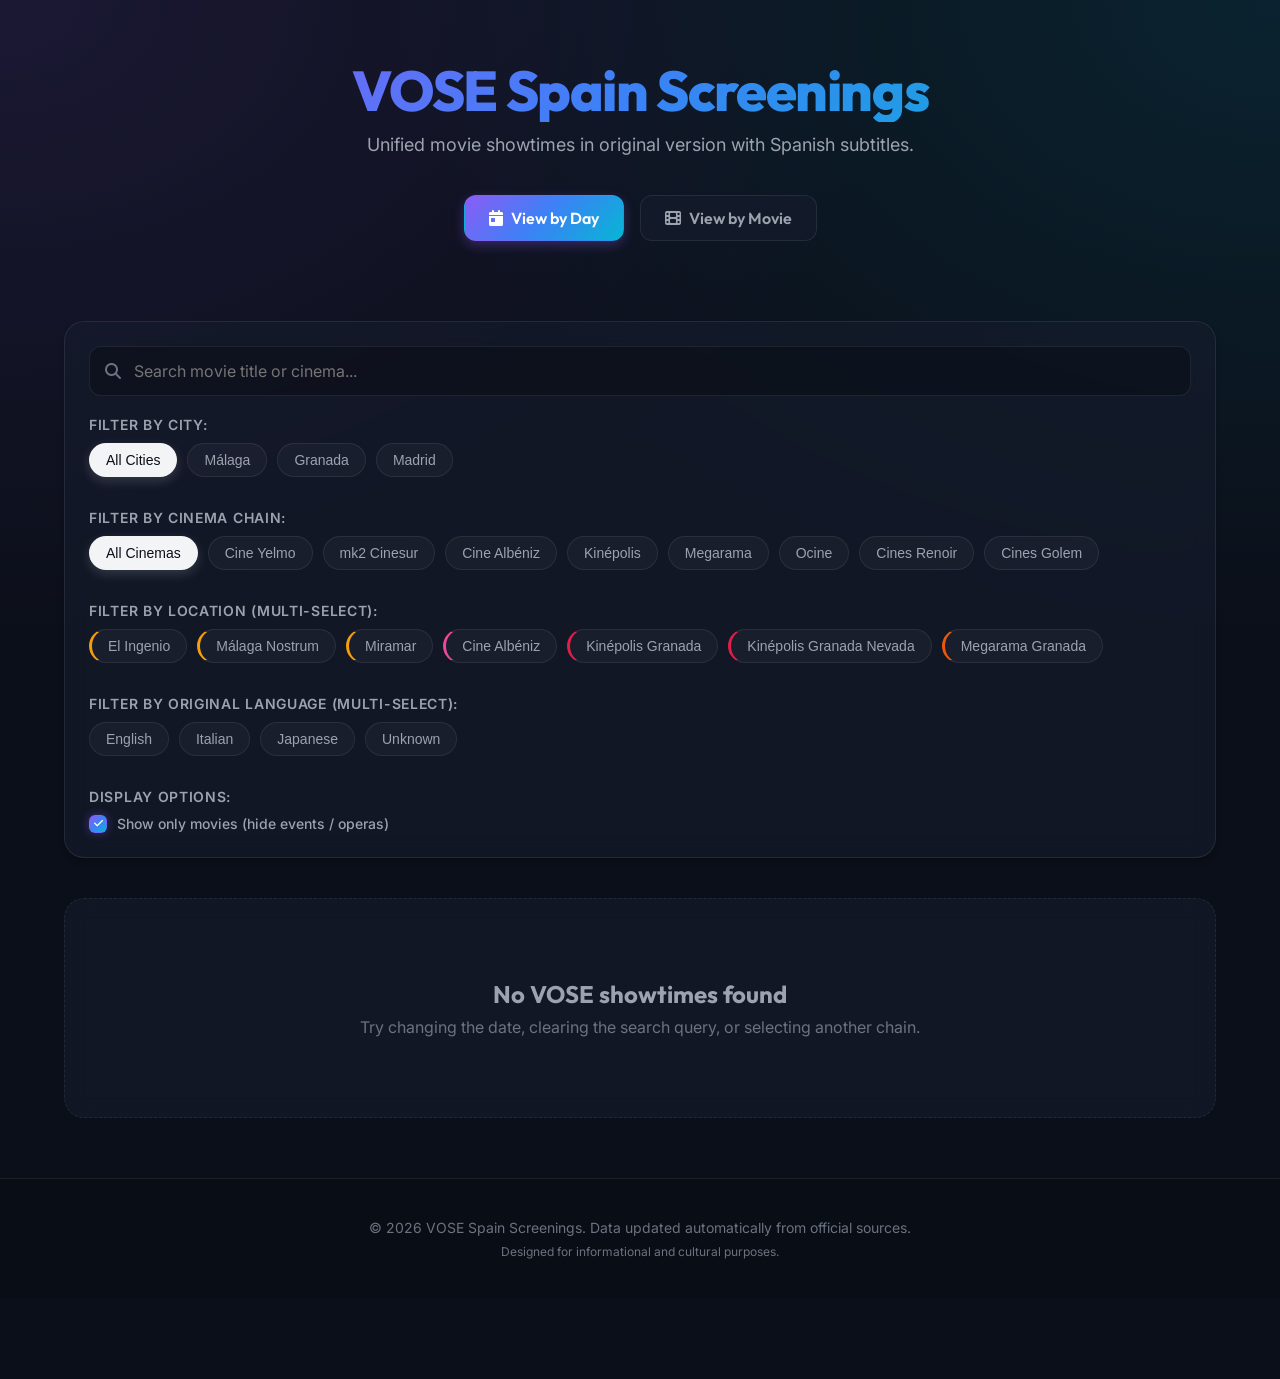
==== index.html @ 949a0cb0 "feat: add Madrid VOSE support, integrating Renoir, Golem, and Yelmo/Kinépolis extensions" ====
<!DOCTYPE html>
<html lang="en">
<head>
    <meta charset="UTF-8">
    <meta name="viewport" content="width=device-width, initial-scale=1.0">
    
    <!-- SEO Meta Tags -->
    <title>VOSE Spain Screenings - Movie Showtimes in Original Version</title>
    <meta name="description" content="Find all VOSE (original version with Spanish subtitles) movies and showtimes in Spain, including Málaga and Granada.">
    <meta name="keywords" content="vose, vose movies, subtitled movies, yelmo vose, cinesur vose, albeniz vose, kinepolis vose, megarama vose, ocine vose, original version spain">
    
    <!-- Favicon -->
    <link rel="icon" type="image/svg+xml" href="data:image/svg+xml,%3Csvg xmlns='http://www.w3.org/2000/svg' viewBox='0 0 100 100'%3E%3Ctext y='.9em' font-size='90'%3E🎬%3C/text%3E%3C/svg%3E">
    
    <!-- Stylesheets -->
    <link rel="stylesheet" href="css/styles.css">
    
    <!-- FontAwesome for Icons -->
    <link rel="stylesheet" href="https://cdnjs.cloudflare.com/ajax/libs/font-awesome/6.4.0/css/all.min.css">

    <!-- Google AdSense -->
    <script async src="https://pagead2.googlesyndication.com/pagead/js/adsbygoogle.js?client=ca-pub-2742098675166436"
         crossorigin="anonymous"></script>
</head>
<body>

    <!-- Header Section -->
    <header class="hero">
        <div class="container">
            <h1 id="mainTitle">VOSE Spain Screenings</h1>
            <p>Unified movie showtimes in original version with Spanish subtitles.</p>
        </div>
    </header>

    <!-- Main Content -->
    <main class="container">
        
        <!-- View Mode Switcher -->
        <section class="view-switcher-container">
            <button class="view-btn active" id="btnViewDay" data-view="day">
                <i class="fa-solid fa-calendar-day"></i> View by Day
            </button>
            <button class="view-btn" id="btnViewMovie" data-view="movie">
                <i class="fa-solid fa-film"></i> View by Movie
            </button>
        </section>
        
        <!-- 1. Date Selector Scrollbar (shown only in 'day' view mode) -->
        <section class="date-selector-container" id="dateSelectorSection">
            <div class="date-selector-scroll" id="dateSelector">
                <!-- Date cards will be dynamically generated here -->
            </div>
        </section>
        
        <!-- 2. Filter Toolbar -->
        <section class="filter-toolbar">
            
            <!-- Search Bar -->
            <div class="search-container">
                <i class="fa-solid fa-magnifying-glass search-icon"></i>
                <input type="text" id="searchInput" class="search-input" placeholder="Search movie title or cinema...">
            </div>
            
            <!-- City Filters -->
            <div class="filter-group">
                <span class="filter-title">Filter by City:</span>
                <div class="cinema-chips" id="cityChips">
                    <button class="chip active all-chip" data-city="all" id="chipCityAll">All Cities</button>
                    <button class="chip" data-city="malaga" id="chipCityMalaga">Málaga</button>
                    <button class="chip" data-city="granada" id="chipCityGranada">Granada</button>
                    <button class="chip" data-city="madrid" id="chipCityMadrid">Madrid</button>
                </div>
            </div>
            
            <!-- Cinema Chains Filters -->
            <div class="filter-group" style="margin-top: 12px;">
                <span class="filter-title">Filter by Cinema Chain:</span>
                <div class="cinema-chips" id="cinemaChips">
                    <button class="chip active all-chip" data-chain="all" id="chipAll">All Cinemas</button>
                    <button class="chip" data-chain="yelmo" id="chipYelmo">Cine Yelmo</button>
                    <button class="chip" data-chain="cinesur" id="chipCinesur">mk2 Cinesur</button>
                    <button class="chip" data-chain="albeniz" id="chipAlbeniz">Cine Albéniz</button>
                    <button class="chip" data-chain="kinepolis" id="chipKinepolis">Kinépolis</button>
                    <button class="chip" data-chain="megarama" id="chipMegarama">Megarama</button>
                    <button class="chip" data-chain="ocine" id="chipOcine">Ocine</button>
                    <button class="chip" data-chain="renoir" id="chipRenoir">Cines Renoir</button>
                    <button class="chip" data-chain="golem" id="chipGolem">Cines Golem</button>
                </div>
            </div>

            <!-- Specific Cinema Sub-Filters -->
            <div class="filter-group" id="cinemaSubFilterGroup" style="margin-top: 12px;">
                <span class="filter-title">Filter by Location (Multi-select):</span>
                <div class="cinema-chips" id="cinemaSubChips">
                    <!-- Dynamic chips generated here -->
                </div>
            </div>

            <!-- Original Language Filters -->
            <div class="filter-group" style="margin-top: 12px;">
                <span class="filter-title">Filter by Original Language (Multi-select):</span>
                <div class="cinema-chips" id="languageChips">
                    <!-- Dynamic chips generated here -->
                </div>
            </div>

            <!-- Display Options Filters -->
            <div class="filter-group" style="margin-top: 12px;">
                <span class="filter-title">Display Options:</span>
                <label class="filter-checkbox-container">
                    <input type="checkbox" id="chkOnlyMovies" checked>
                    <span class="custom-checkbox"></span>
                    Show only movies (hide events / operas)
                </label>
            </div>
            
        </section>

        <!-- 3. Movie Cards Grid -->
        <section class="movie-grid" id="movieGrid">
            <!-- Movie cards and loaders will be rendered here -->
        </section>

    </main>

    <!-- Footer -->
    <footer style="text-align: center; padding: 40px 0; color: var(--text-muted); font-size: 0.875rem; border-top: 1px solid var(--border-color); margin-top: 60px; background: rgba(0,0,0,0.15);">
        <p>© 2026 VOSE Spain Screenings. Data updated automatically from official sources.</p>
        <p style="margin-top: 8px; font-size: 0.75rem;">Designed for informational and cultural purposes.</p>
    </footer>

    <!-- Scripts -->
    <script src="js/app.js"></script>
</body>
</html>
---- css/styles.css ----
@import url('https://fonts.googleapis.com/css2?family=Inter:wght@300;400;500;600;700&family=Outfit:wght@400;500;600;700;800&display=swap');

/* --- DESIGN SYSTEM TOKENS --- */
:root {
    --bg-primary: #0b0f19;
    --bg-secondary: #111827;
    --bg-card: rgba(22, 28, 45, 0.65);
    --border-color: rgba(255, 255, 255, 0.08);
    --border-color-hover: rgba(139, 92, 246, 0.4);
    
    --text-primary: #f3f4f6;
    --text-secondary: #9ca3af;
    --text-muted: #6b7280;
    
    --accent-primary: #8b5cf6;     /* Violet */
    --accent-secondary: #06b6d4;   /* Cyan */
    --accent-gradient: linear-gradient(135deg, #8b5cf6 0%, #3b82f6 50%, #06b6d4 100%);
    --accent-gradient-hover: linear-gradient(135deg, #a78bfa 0%, #60a5fa 50%, #22d3ee 100%);
    
    --yelmo-color: #6366f1;        /* Indigo */
    --cinesur-color: #f59e0b;      /* Amber */
    --albeniz-color: #ec4899;      /* Pink */
    --kinepolis-color: #e11d48;    /* Crimson Red */
    --megarama-color: #ea580c;     /* Orange Red */
    --ocine-color: #10b981;        /* Emerald Green */
    --renoir-color: #38bdf8;       /* Sky Blue */
    --golem-color: #a855f7;        /* Purple */
    
    --shadow-sm: 0 4px 6px -1px rgba(0, 0, 0, 0.2), 0 2px 4px -1px rgba(0, 0, 0, 0.1);
    --shadow-lg: 0 20px 25px -5px rgba(0, 0, 0, 0.4), 0 10px 10px -5px rgba(0, 0, 0, 0.3);
    
    --font-heading: 'Outfit', sans-serif;
    --font-body: 'Inter', sans-serif;
    
    --transition-smooth: all 0.3s cubic-bezier(0.4, 0, 0.2, 1);
}

/* --- BASE STYLES --- */
* {
    margin: 0;
    padding: 0;
    box-sizing: border-box;
}

body {
    background-color: var(--bg-primary);
    color: var(--text-primary);
    font-family: var(--font-body);
    -webkit-font-smoothing: antialiased;
    -moz-osx-font-smoothing: grayscale;
    min-height: 100vh;
    padding-bottom: 80px;
    background-image: 
        radial-gradient(at 0% 0%, rgba(139, 92, 246, 0.12) 0px, transparent 50%),
        radial-gradient(at 100% 0%, rgba(6, 182, 212, 0.12) 0px, transparent 50%);
    background-attachment: fixed;
}

a {
    color: inherit;
    text-decoration: none;
}

/* --- LAYOUT CONTAINERS --- */
.container {
    width: 100%;
    max-width: 1200px;
    margin: 0 auto;
    padding: 0 24px;
}

/* --- HEADER / HERO --- */
.hero {
    text-align: center;
    padding: 60px 0 40px;
}

.hero h1 {
    font-family: var(--font-heading);
    font-size: 3.5rem;
    font-weight: 800;
    line-height: 1.1;
    margin-bottom: 12px;
    background: var(--accent-gradient);
    -webkit-background-clip: text;
    -webkit-text-fill-color: transparent;
    letter-spacing: -0.025em;
}

.hero p {
    font-size: 1.125rem;
    color: var(--text-secondary);
    font-weight: 400;
    max-width: 600px;
    margin: 0 auto;
}

/* --- DATE FILTER BAR --- */
.date-selector-container {
    margin-bottom: 32px;
    position: relative;
}

.date-selector-scroll {
    display: flex;
    gap: 12px;
    overflow-x: auto;
    padding: 8px 4px 16px;
    scroll-behavior: smooth;
    scrollbar-width: thin;
    scrollbar-color: var(--border-color) transparent;
}

.date-selector-scroll::-webkit-scrollbar {
    height: 6px;
}

.date-selector-scroll::-webkit-scrollbar-thumb {
    background-color: var(--border-color);
    border-radius: 9999px;
}

.date-card {
    flex: 0 0 auto;
    width: 90px;
    height: 90px;
    display: flex;
    flex-direction: column;
    align-items: center;
    justify-content: center;
    background: var(--bg-card);
    border: 1px solid var(--border-color);
    border-radius: 16px;
    cursor: pointer;
    transition: var(--transition-smooth);
    user-select: none;
    backdrop-filter: blur(12px);
}

.date-card:hover {
    border-color: var(--accent-secondary);
    transform: translateY(-2px);
    box-shadow: 0 4px 12px rgba(6, 182, 212, 0.15);
}

.date-card.active {
    background: var(--accent-gradient);
    border-color: transparent;
    box-shadow: 0 10px 20px -5px rgba(139, 92, 246, 0.4);
}

.date-card .weekday {
    font-size: 0.75rem;
    font-weight: 600;
    text-transform: uppercase;
    color: var(--text-secondary);
    margin-bottom: 4px;
    letter-spacing: 0.05em;
}

.date-card.active .weekday {
    color: rgba(255, 255, 255, 0.85);
}

.date-card .day-num {
    font-family: var(--font-heading);
    font-size: 1.75rem;
    font-weight: 700;
    line-height: 1;
}

.date-card .month-lbl {
    font-size: 0.7rem;
    color: var(--text-muted);
    font-weight: 500;
    margin-top: 2px;
}

.date-card.active .month-lbl {
    color: rgba(255, 255, 255, 0.75);
}

/* --- FILTER TOOLBAR --- */
.filter-toolbar {
    background: var(--bg-card);
    border: 1px solid var(--border-color);
    border-radius: 20px;
    padding: 24px;
    margin-bottom: 40px;
    display: flex;
    flex-direction: column;
    gap: 20px;
    backdrop-filter: blur(12px);
    box-shadow: var(--shadow-sm);
}

.search-container {
    width: 100%;
    position: relative;
}

.search-input {
    width: 100%;
    background: rgba(0, 0, 0, 0.25);
    border: 1px solid var(--border-color);
    border-radius: 12px;
    padding: 14px 16px 14px 44px;
    color: var(--text-primary);
    font-family: var(--font-body);
    font-size: 1rem;
    outline: none;
    transition: var(--transition-smooth);
}

.search-input:focus {
    border-color: var(--accent-primary);
    box-shadow: 0 0 0 2px rgba(139, 92, 246, 0.2);
    background: rgba(0, 0, 0, 0.4);
}

.search-icon {
    position: absolute;
    left: 16px;
    top: 50%;
    transform: translateY(-50%);
    color: var(--text-muted);
    pointer-events: none;
}

.filter-group {
    display: flex;
    flex-direction: column;
    gap: 10px;
}

.filter-title {
    font-size: 0.875rem;
    font-weight: 600;
    color: var(--text-secondary);
    text-transform: uppercase;
    letter-spacing: 0.05em;
}

.cinema-chips {
    display: flex;
    flex-wrap: wrap;
    gap: 10px;
}

.chip {
    padding: 8px 16px;
    background: rgba(255, 255, 255, 0.03);
    border: 1px solid var(--border-color);
    border-radius: 9999px;
    font-size: 0.875rem;
    font-weight: 500;
    color: var(--text-secondary);
    cursor: pointer;
    transition: var(--transition-smooth);
    user-select: none;
}

.chip:hover {
    color: var(--text-primary);
    background: rgba(255, 255, 255, 0.07);
    border-color: var(--text-muted);
}

.chip.active[data-chain="yelmo"] {
    background: var(--yelmo-color);
    color: white;
    border-color: transparent;
    box-shadow: 0 4px 12px rgba(99, 102, 241, 0.3);
}

.chip.active[data-chain="cinesur"] {
    background: var(--cinesur-color);
    color: white;
    border-color: transparent;
    box-shadow: 0 4px 12px rgba(245, 158, 11, 0.3);
}

.chip.active[data-chain="albeniz"] {
    background: var(--albeniz-color);
    color: white;
    border-color: transparent;
    box-shadow: 0 4px 12px rgba(236, 72, 153, 0.3);
}

.chip.active[data-chain="kinepolis"] {
    background: var(--kinepolis-color);
    color: white;
    border-color: transparent;
    box-shadow: 0 4px 12px rgba(225, 29, 72, 0.3);
}

.chip.active[data-chain="megarama"] {
    background: var(--megarama-color);
    color: white;
    border-color: transparent;
    box-shadow: 0 4px 12px rgba(234, 88, 12, 0.3);
}

.chip.active[data-chain="ocine"] {
    background: var(--ocine-color);
    color: white;
    border-color: transparent;
    box-shadow: 0 4px 12px rgba(16, 185, 129, 0.3);
}

.chip.active[data-chain="renoir"] {
    background: var(--renoir-color);
    color: white;
    border-color: transparent;
    box-shadow: 0 4px 12px rgba(56, 189, 248, 0.3);
}

.chip.active[data-chain="golem"] {
    background: var(--golem-color);
    color: white;
    border-color: transparent;
    box-shadow: 0 4px 12px rgba(168, 85, 247, 0.3);
}

.chip.active.all-chip {
    background: var(--text-primary);
    color: var(--bg-primary);
    border-color: transparent;
    box-shadow: 0 4px 12px rgba(255, 255, 255, 0.15);
}

/* Sub-chips styling matching chain selection */
.chip.active.active-chain-yelmo {
    background: var(--yelmo-color);
    color: white;
    border-color: transparent;
    box-shadow: 0 4px 12px rgba(99, 102, 241, 0.3);
}

.chip.active.active-chain-cinesur {
    background: var(--cinesur-color);
    color: white;
    border-color: transparent;
    box-shadow: 0 4px 12px rgba(245, 158, 11, 0.3);
}

.chip.active.active-chain-albeniz {
    background: var(--albeniz-color);
    color: white;
    border-color: transparent;
    box-shadow: 0 4px 12px rgba(236, 72, 153, 0.3);
}

.chip.active.active-chain-kinepolis {
    background: var(--kinepolis-color);
    color: white;
    border-color: transparent;
    box-shadow: 0 4px 12px rgba(225, 29, 72, 0.3);
}

.chip.active.active-chain-megarama {
    background: var(--megarama-color);
    color: white;
    border-color: transparent;
    box-shadow: 0 4px 12px rgba(234, 88, 12, 0.3);
}

.chip.active.active-chain-ocine {
    background: var(--ocine-color);
    color: white;
    border-color: transparent;
    box-shadow: 0 4px 12px rgba(16, 185, 129, 0.3);
}

.chip.active.active-chain-renoir {
    background: var(--renoir-color);
    color: white;
    border-color: transparent;
    box-shadow: 0 4px 12px rgba(56, 189, 248, 0.3);
}

.chip.active.active-chain-golem {
    background: var(--golem-color);
    color: white;
    border-color: transparent;
    box-shadow: 0 4px 12px rgba(168, 85, 247, 0.3);
}

.chip.active {
    background: var(--accent-gradient);
    color: white;
    border-color: transparent;
    box-shadow: 0 4px 12px rgba(139, 92, 246, 0.3);
}

/* Custom Checkbox Toggle */
.filter-checkbox-container {
    display: inline-flex;
    align-items: center;
    cursor: pointer;
    user-select: none;
    font-size: 0.875rem;
    font-weight: 500;
    color: var(--text-secondary);
    transition: var(--transition-smooth);
    width: fit-content;
}

.filter-checkbox-container:hover {
    color: var(--text-primary);
}

.filter-checkbox-container input {
    display: none;
}

.custom-checkbox {
    width: 18px;
    height: 18px;
    border: 1px solid var(--border-color);
    border-radius: 6px;
    margin-right: 10px;
    display: flex;
    align-items: center;
    justify-content: center;
    background: rgba(0, 0, 0, 0.25);
    transition: var(--transition-smooth);
}

.filter-checkbox-container input:checked + .custom-checkbox {
    background: var(--accent-gradient);
    border-color: transparent;
    box-shadow: 0 0 10px rgba(139, 92, 246, 0.4);
}

.custom-checkbox::after {
    content: "\f00c";
    font-family: "Font Awesome 6 Free";
    font-weight: 900;
    font-size: 0.65rem;
    color: white;
    display: none;
}

.filter-checkbox-container input:checked + .custom-checkbox::after {
    display: block;
}


/* --- MOVIE GRID --- */
.movie-grid {
    display: grid;
    grid-template-columns: repeat(auto-fill, minmax(280px, 1fr));
    gap: 28px;
}

/* --- MOVIE CARD --- */
.movie-card {
    background: var(--bg-card);
    border: 1px solid var(--border-color);
    border-radius: 20px;
    overflow: hidden;
    display: flex;
    flex-direction: column;
    transition: var(--transition-smooth);
    backdrop-filter: blur(12px);
    box-shadow: var(--shadow-sm);
}

.movie-card:hover {
    transform: translateY(-6px);
    border-color: var(--border-color-hover);
    box-shadow: var(--shadow-lg), 0 0 20px rgba(139, 92, 246, 0.15);
}

.poster-container {
    width: 100%;
    aspect-ratio: 2 / 3;
    overflow: hidden;
    position: relative;
    background-color: rgba(255, 255, 255, 0.02);
}

.movie-poster {
    width: 100%;
    height: 100%;
    object-fit: cover;
    transition: transform 0.5s ease;
}

.movie-card:hover .movie-poster {
    transform: scale(1.05);
}

.chain-badge {
    position: absolute;
    top: 16px;
    left: 16px;
    padding: 6px 12px;
    border-radius: 8px;
    font-size: 0.75rem;
    font-weight: 700;
    text-transform: uppercase;
    letter-spacing: 0.05em;
    box-shadow: 0 4px 8px rgba(0, 0, 0, 0.3);
    z-index: 1;
}

.chain-badge.yelmo {
    background: var(--yelmo-color);
    color: white;
}

.chain-badge.cinesur {
    background: var(--cinesur-color);
    color: white;
}

.chain-badge.albeniz {
    background: var(--albeniz-color);
    color: white;
}

.chain-badge.kinepolis {
    background: var(--kinepolis-color);
    color: white;
}

.chain-badge.megarama {
    background: var(--megarama-color);
    color: white;
}

.chain-badge.ocine {
    background: var(--ocine-color);
    color: white;
}

.chain-badge.renoir {
    background: var(--renoir-color);
    color: white;
}

.chain-badge.golem {
    background: var(--golem-color);
    color: white;
}

.card-content {
    padding: 20px;
    display: flex;
    flex-direction: column;
    flex-grow: 1;
}

.movie-title {
    font-family: var(--font-heading);
    font-size: 1.25rem;
    font-weight: 700;
    line-height: 1.3;
    margin-bottom: 8px;
    color: var(--text-primary);
}

.movie-original-title {
    font-size: 0.95rem;
    font-style: italic;
    color: var(--text-secondary);
    margin-top: -4px;
    margin-bottom: 8px;
}

.movie-meta {
    display: flex;
    gap: 12px;
    font-size: 0.8rem;
    color: var(--text-secondary);
    margin-bottom: 16px;
    font-weight: 500;
}

.movie-meta span {
    display: flex;
    align-items: center;
}

.movie-lang {
    font-size: 0.8rem;
    background: rgba(255, 255, 255, 0.05);
    border: 1px solid var(--border-color);
    border-radius: 8px;
    padding: 6px 10px;
    margin-bottom: 20px;
    color: var(--text-secondary);
    font-weight: 500;
    line-height: 1.3;
    text-overflow: ellipsis;
    white-space: nowrap;
    overflow: hidden;
}

.showtimes-section {
    margin-top: auto;
}

.showtimes-label {
    font-size: 0.75rem;
    font-weight: 700;
    text-transform: uppercase;
    color: var(--text-muted);
    letter-spacing: 0.05em;
    margin-bottom: 10px;
    display: block;
}

.showtimes-list {
    display: flex;
    flex-wrap: wrap;
    gap: 8px;
}

.time-pill {
    padding: 6px 14px;
    background: rgba(255, 255, 255, 0.04);
    border: 1px solid var(--border-color);
    border-radius: 10px;
    font-size: 0.875rem;
    font-weight: 600;
    transition: var(--transition-smooth);
}

.time-pill:hover {
    background: var(--accent-gradient);
    border-color: transparent;
    color: white;
    box-shadow: 0 4px 12px rgba(139, 92, 246, 0.3);
    transform: scale(1.05);
}

/* --- EMPTY / LOADING STATES --- */
.empty-state {
    text-align: center;
    grid-column: 1 / -1;
    padding: 80px 24px;
    background: var(--bg-card);
    border: 1px dashed var(--border-color);
    border-radius: 20px;
    backdrop-filter: blur(12px);
}

.empty-state h3 {
    font-family: var(--font-heading);
    font-size: 1.5rem;
    margin-bottom: 8px;
    color: var(--text-secondary);
}

.empty-state p {
    color: var(--text-muted);
}

.loader {
    grid-column: 1 / -1;
    display: flex;
    justify-content: center;
    align-items: center;
    padding: 100px 0;
}

.spinner {
    width: 48px;
    height: 48px;
    border: 3px solid rgba(139, 92, 246, 0.2);
    border-top-color: var(--accent-primary);
    border-radius: 50%;
    animation: spin 1s linear infinite;
}

@keyframes spin {
    to { transform: rotate(360deg); }
}

/* --- RESPONSIVE ADJUSTMENTS --- */
@media (max-width: 768px) {
    .hero h1 {
        font-size: 2.5rem;
    }
    
    .filter-toolbar {
        padding: 16px;
    }
    
    .movie-grid {
        grid-template-columns: repeat(auto-fill, minmax(240px, 1fr));
        gap: 20px;
    }
}

/* --- VIEW SWITCHER --- */
.view-switcher-container {
    display: flex;
    justify-content: center;
    gap: 16px;
    margin-bottom: 24px;
}

.view-btn {
    padding: 12px 24px;
    background: var(--bg-card);
    border: 1px solid var(--border-color);
    border-radius: 12px;
    font-family: var(--font-heading);
    font-size: 1rem;
    font-weight: 600;
    color: var(--text-secondary);
    cursor: pointer;
    transition: var(--transition-smooth);
    display: flex;
    align-items: center;
    gap: 8px;
    backdrop-filter: blur(12px);
}

.view-btn:hover {
    border-color: var(--accent-secondary);
    color: var(--text-primary);
    transform: translateY(-1px);
}

.view-btn.active {
    background: var(--accent-gradient);
    border-color: transparent;
    color: white;
    box-shadow: 0 4px 12px rgba(139, 92, 246, 0.3);
}

/* --- MOVIE VIEW STYLES --- */
.movie-dates-list {
    display: flex;
    flex-direction: column;
    gap: 16px;
    margin-top: 12px;
}

.movie-date-group {
    border-bottom: 1px solid rgba(255, 255, 255, 0.05);
    padding-bottom: 12px;
}

.movie-date-group:last-child {
    border-bottom: none;
    padding-bottom: 0;
}

.movie-date-title {
    font-size: 0.8rem;
    font-weight: 700;
    text-transform: uppercase;
    color: var(--accent-secondary);
    letter-spacing: 0.05em;
    margin-bottom: 8px;
    display: block;
}

.movie-date-cinemas {
    display: flex;
    flex-direction: column;
    gap: 10px;
}

.cinema-showtimes-row {
    display: flex;
    flex-direction: column;
    gap: 6px;
}

.cinema-label {
    font-size: 0.75rem;
    font-weight: 600;
    color: var(--text-secondary);
}

.movie-grid.list-by-movie {
    grid-template-columns: repeat(auto-fill, minmax(320px, 1fr));
}

.list-by-movie .showtimes-section {
    margin-top: 12px;
}

/* --- LANGUAGE BADGE --- */
.lang-badge {
    background: var(--accent-gradient);
    color: white;
    font-size: 0.65rem;
    font-weight: 700;
    padding: 2px 6px;
    border-radius: 4px;
    margin-right: 8px;
    display: inline-block;
    vertical-align: middle;
    box-shadow: 0 2px 4px rgba(0, 0, 0, 0.2);
}
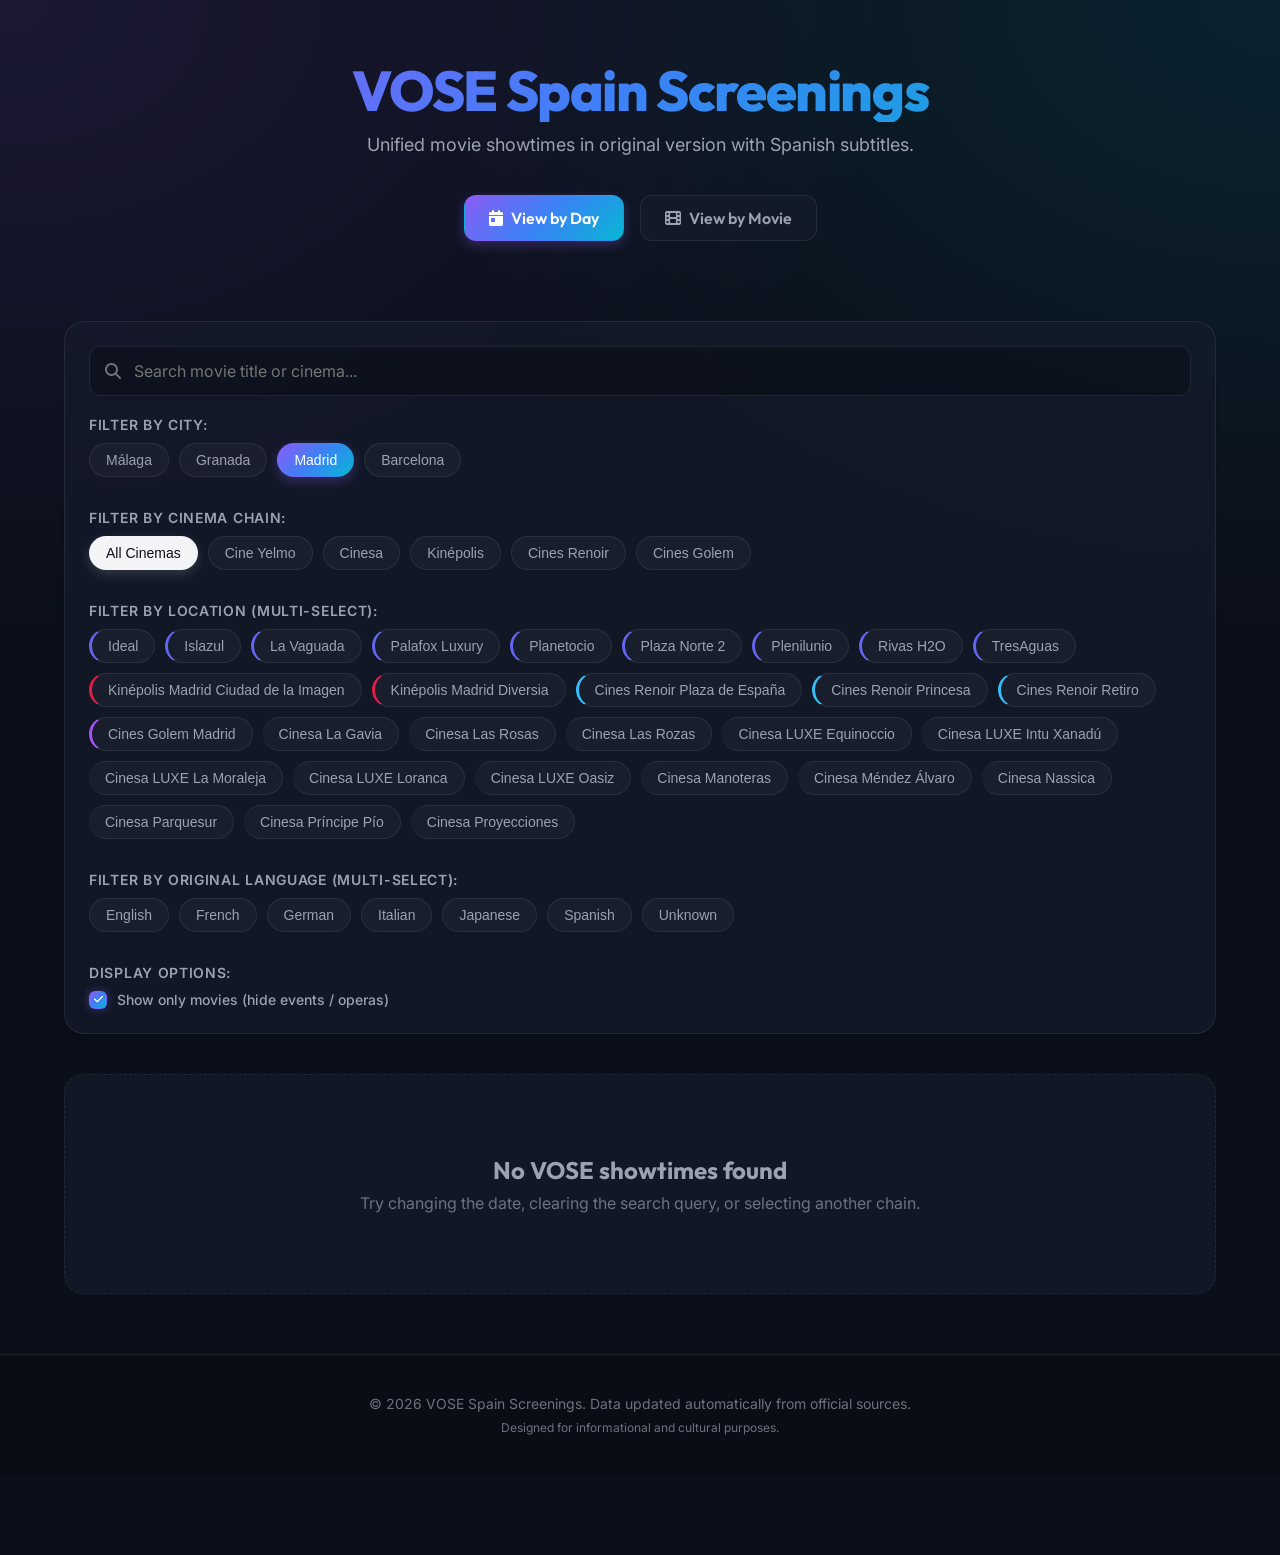
==== commit 6fa4d14a: "Add Barcelona VOSE support, city URL routing, and closest city geolocation detection" ====
--- a/index.html
+++ b/index.html
@@ -6,8 +6,8 @@
     
     <!-- SEO Meta Tags -->
     <title>VOSE Spain Screenings - Movie Showtimes in Original Version</title>
-    <meta name="description" content="Find all VOSE (original version with Spanish subtitles) movies and showtimes in Spain, including Málaga and Granada.">
-    <meta name="keywords" content="vose, vose movies, subtitled movies, yelmo vose, cinesur vose, albeniz vose, kinepolis vose, megarama vose, ocine vose, original version spain">
+    <meta name="description" content="Find all VOSE (original version with Spanish subtitles) movies and showtimes in Spain, including Málaga, Granada, Madrid, and Barcelona.">
+    <meta name="keywords" content="vose, vose movies, subtitled movies, yelmo vose, cinesur vose, albeniz vose, kinepolis vose, megarama vose, ocine vose, original version spain, barcelona vose, madrid vose">
     
     <!-- Favicon -->
     <link rel="icon" type="image/svg+xml" href="data:image/svg+xml,%3Csvg xmlns='http://www.w3.org/2000/svg' viewBox='0 0 100 100'%3E%3Ctext y='.9em' font-size='90'%3E🎬%3C/text%3E%3C/svg%3E">
@@ -65,10 +65,10 @@
             <div class="filter-group">
                 <span class="filter-title">Filter by City:</span>
                 <div class="cinema-chips" id="cityChips">
-                    <button class="chip active all-chip" data-city="all" id="chipCityAll">All Cities</button>
                     <button class="chip" data-city="malaga" id="chipCityMalaga">Málaga</button>
                     <button class="chip" data-city="granada" id="chipCityGranada">Granada</button>
                     <button class="chip" data-city="madrid" id="chipCityMadrid">Madrid</button>
+                    <button class="chip" data-city="barcelona" id="chipCityBarcelona">Barcelona</button>
                 </div>
             </div>
             
@@ -78,6 +78,7 @@
                 <div class="cinema-chips" id="cinemaChips">
                     <button class="chip active all-chip" data-chain="all" id="chipAll">All Cinemas</button>
                     <button class="chip" data-chain="yelmo" id="chipYelmo">Cine Yelmo</button>
+                    <button class="chip" data-chain="cinesa" id="chipCinesa">Cinesa</button>
                     <button class="chip" data-chain="cinesur" id="chipCinesur">mk2 Cinesur</button>
                     <button class="chip" data-chain="albeniz" id="chipAlbeniz">Cine Albéniz</button>
                     <button class="chip" data-chain="kinepolis" id="chipKinepolis">Kinépolis</button>
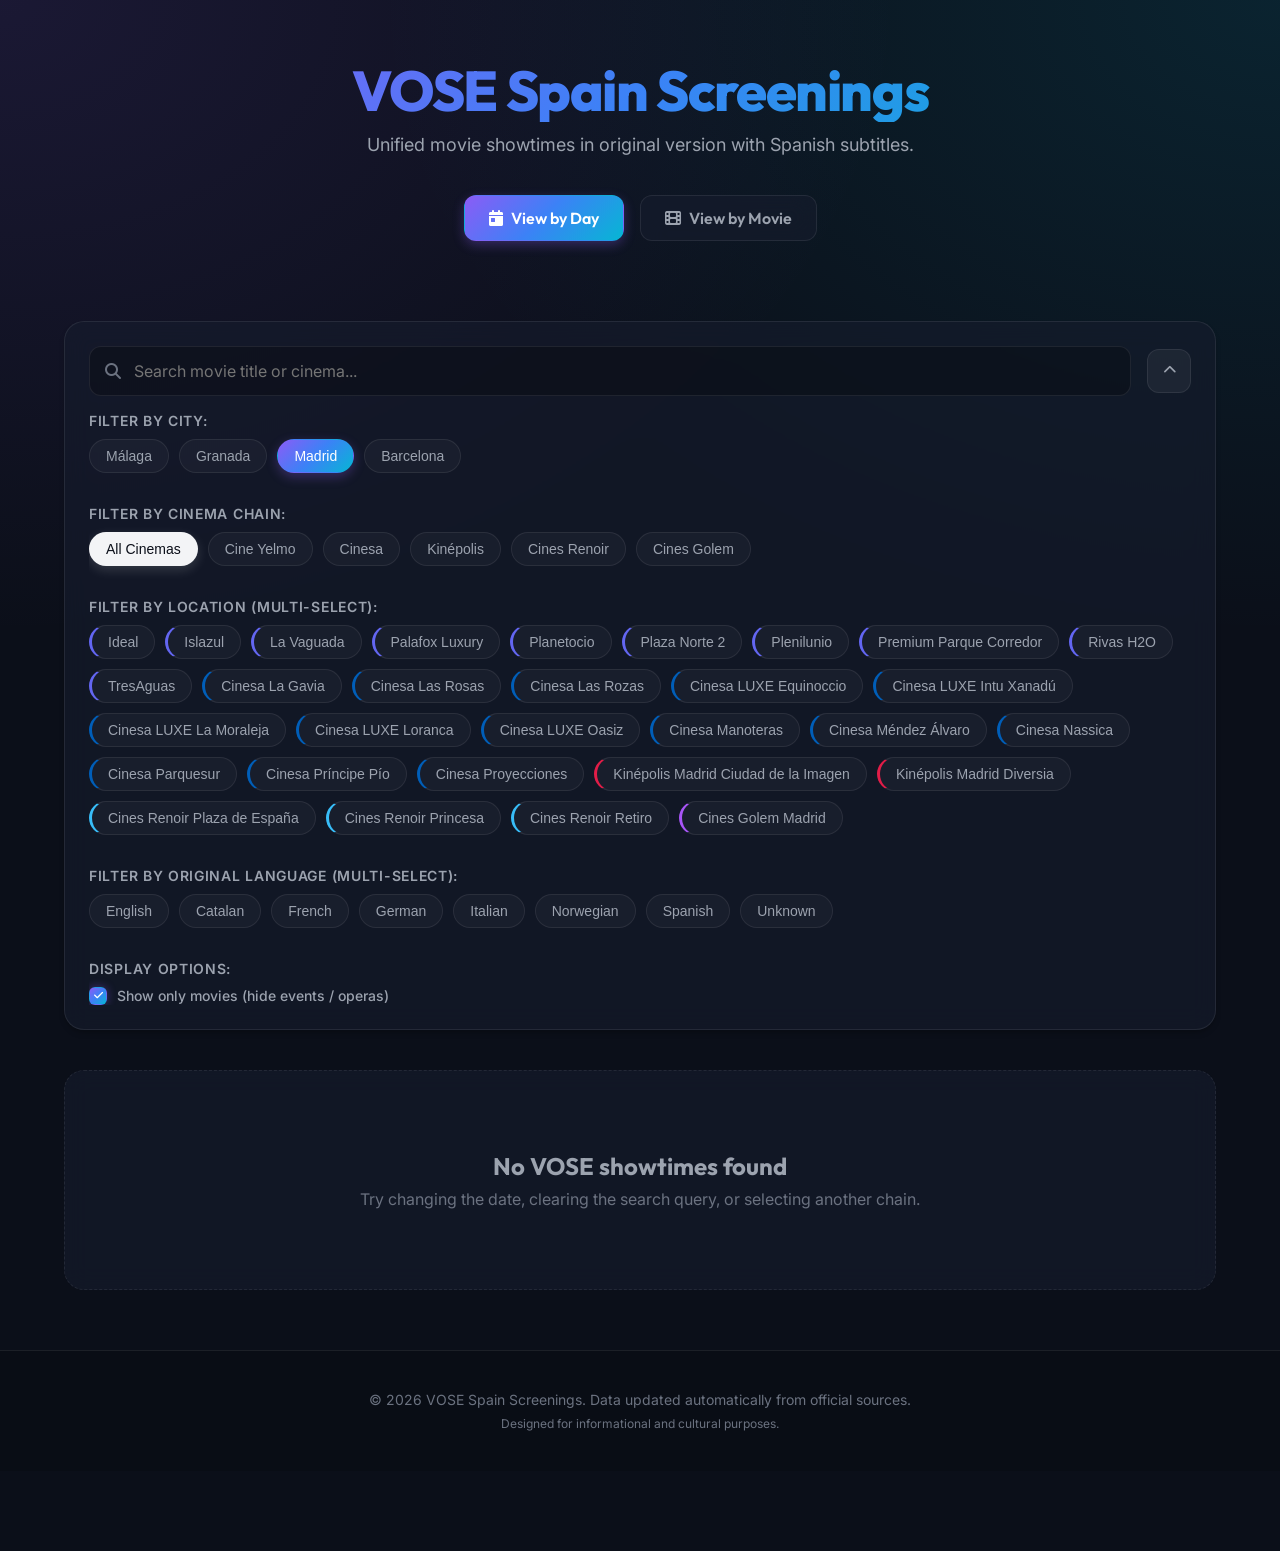
==== commit cdde1051: "Enhance filter UI and implement multiselect for dates - Replaced single date selection with a multis" ====
--- a/index.html
+++ b/index.html
@@ -55,64 +55,74 @@
         <!-- 2. Filter Toolbar -->
         <section class="filter-toolbar">
             
-            <!-- Search Bar -->
-            <div class="search-container">
-                <i class="fa-solid fa-magnifying-glass search-icon"></i>
-                <input type="text" id="searchInput" class="search-input" placeholder="Search movie title or cinema...">
-            </div>
-            
-            <!-- City Filters -->
-            <div class="filter-group">
-                <span class="filter-title">Filter by City:</span>
-                <div class="cinema-chips" id="cityChips">
-                    <button class="chip" data-city="malaga" id="chipCityMalaga">Málaga</button>
-                    <button class="chip" data-city="granada" id="chipCityGranada">Granada</button>
-                    <button class="chip" data-city="madrid" id="chipCityMadrid">Madrid</button>
-                    <button class="chip" data-city="barcelona" id="chipCityBarcelona">Barcelona</button>
+            <div class="filter-header">
+                <!-- Search Bar -->
+                <div class="search-container">
+                    <i class="fa-solid fa-magnifying-glass search-icon"></i>
+                    <input type="text" id="searchInput" class="search-input" placeholder="Search movie title or cinema...">
                 </div>
-            </div>
-            
-            <!-- Cinema Chains Filters -->
-            <div class="filter-group" style="margin-top: 12px;">
-                <span class="filter-title">Filter by Cinema Chain:</span>
-                <div class="cinema-chips" id="cinemaChips">
-                    <button class="chip active all-chip" data-chain="all" id="chipAll">All Cinemas</button>
-                    <button class="chip" data-chain="yelmo" id="chipYelmo">Cine Yelmo</button>
-                    <button class="chip" data-chain="cinesa" id="chipCinesa">Cinesa</button>
-                    <button class="chip" data-chain="cinesur" id="chipCinesur">mk2 Cinesur</button>
-                    <button class="chip" data-chain="albeniz" id="chipAlbeniz">Cine Albéniz</button>
-                    <button class="chip" data-chain="kinepolis" id="chipKinepolis">Kinépolis</button>
-                    <button class="chip" data-chain="megarama" id="chipMegarama">Megarama</button>
-                    <button class="chip" data-chain="ocine" id="chipOcine">Ocine</button>
-                    <button class="chip" data-chain="renoir" id="chipRenoir">Cines Renoir</button>
-                    <button class="chip" data-chain="golem" id="chipGolem">Cines Golem</button>
-                </div>
+
+                <button class="filter-toggle-btn" id="filterToggleBtn" title="Toggle Filters">
+                    <i class="fa-solid fa-chevron-up"></i>
+                </button>
             </div>
 
-            <!-- Specific Cinema Sub-Filters -->
-            <div class="filter-group" id="cinemaSubFilterGroup" style="margin-top: 12px;">
-                <span class="filter-title">Filter by Location (Multi-select):</span>
-                <div class="cinema-chips" id="cinemaSubChips">
-                    <!-- Dynamic chips generated here -->
+            <div id="filterSummary" class="filter-summary"></div>
+            
+            <div id="filterContent" class="filter-content">
+                <!-- City Filters -->
+                <div class="filter-group">
+                    <span class="filter-title">Filter by City:</span>
+                    <div class="cinema-chips" id="cityChips">
+                        <button class="chip" data-city="malaga" id="chipCityMalaga">Málaga</button>
+                        <button class="chip" data-city="granada" id="chipCityGranada">Granada</button>
+                        <button class="chip" data-city="madrid" id="chipCityMadrid">Madrid</button>
+                        <button class="chip" data-city="barcelona" id="chipCityBarcelona">Barcelona</button>
+                    </div>
                 </div>
-            </div>
 
-            <!-- Original Language Filters -->
-            <div class="filter-group" style="margin-top: 12px;">
-                <span class="filter-title">Filter by Original Language (Multi-select):</span>
-                <div class="cinema-chips" id="languageChips">
-                    <!-- Dynamic chips generated here -->
+                <!-- Cinema Chains Filters -->
+                <div class="filter-group" style="margin-top: 12px;">
+                    <span class="filter-title">Filter by Cinema Chain:</span>
+                    <div class="cinema-chips" id="cinemaChips">
+                        <button class="chip active all-chip" data-chain="all" id="chipAll">All Cinemas</button>
+                        <button class="chip" data-chain="yelmo" id="chipYelmo">Cine Yelmo</button>
+                        <button class="chip" data-chain="cinesa" id="chipCinesa">Cinesa</button>
+                        <button class="chip" data-chain="cinesur" id="chipCinesur">mk2 Cinesur</button>
+                        <button class="chip" data-chain="albeniz" id="chipAlbeniz">Cine Albéniz</button>
+                        <button class="chip" data-chain="kinepolis" id="chipKinepolis">Kinépolis</button>
+                        <button class="chip" data-chain="megarama" id="chipMegarama">Megarama</button>
+                        <button class="chip" data-chain="ocine" id="chipOcine">Ocine</button>
+                        <button class="chip" data-chain="renoir" id="chipRenoir">Cines Renoir</button>
+                        <button class="chip" data-chain="golem" id="chipGolem">Cines Golem</button>
+                    </div>
                 </div>
-            </div>
 
-            <!-- Display Options Filters -->
-            <div class="filter-group" style="margin-top: 12px;">
-                <span class="filter-title">Display Options:</span>
-                <label class="filter-checkbox-container">
-                    <input type="checkbox" id="chkOnlyMovies" checked>
-                    <span class="custom-checkbox"></span>
-                    Show only movies (hide events / operas)
-                </label>
+                <!-- Specific Cinema Sub-Filters -->
+                <div class="filter-group" id="cinemaSubFilterGroup" style="margin-top: 12px;">
+                    <span class="filter-title">Filter by Location (Multi-select):</span>
+                    <div class="cinema-chips" id="cinemaSubChips">
+                        <!-- Dynamic chips generated here -->
+                    </div>
+                </div>
+
+                <!-- Original Language Filters -->
+                <div class="filter-group" style="margin-top: 12px;">
+                    <span class="filter-title">Filter by Original Language (Multi-select):</span>
+                    <div class="cinema-chips" id="languageChips">
+                        <!-- Dynamic chips generated here -->
+                    </div>
+                </div>
+
+                <!-- Display Options Filters -->
+                <div class="filter-group" style="margin-top: 12px;">
+                    <span class="filter-title">Display Options:</span>
+                    <label class="filter-checkbox-container">
+                        <input type="checkbox" id="chkOnlyMovies" checked>
+                        <span class="custom-checkbox"></span>
+                        Show only movies (hide events / operas)
+                    </label>
+                </div>
             </div>
             
         </section>
--- a/css/styles.css
+++ b/css/styles.css
@@ -18,6 +18,7 @@
     --accent-gradient-hover: linear-gradient(135deg, #a78bfa 0%, #60a5fa 50%, #22d3ee 100%);
     
     --yelmo-color: #6366f1;        /* Indigo */
+    --cinesa-color: #005eb8;       /* Blue */
     --cinesur-color: #f59e0b;      /* Amber */
     --albeniz-color: #ec4899;      /* Pink */
     --kinepolis-color: #e11d48;    /* Crimson Red */
@@ -189,13 +190,20 @@
     margin-bottom: 40px;
     display: flex;
     flex-direction: column;
-    gap: 20px;
+    gap: 16px;
     backdrop-filter: blur(12px);
     box-shadow: var(--shadow-sm);
+    position: relative;
+}
+
+.filter-header {
+    display: flex;
+    align-items: center;
+    gap: 16px;
 }
 
 .search-container {
-    width: 100%;
+    flex-grow: 1;
     position: relative;
 }
 
@@ -227,6 +235,87 @@
     pointer-events: none;
 }
 
+.filter-toggle-btn {
+    background: rgba(255, 255, 255, 0.05);
+    border: 1px solid var(--border-color);
+    color: var(--text-secondary);
+    width: 44px;
+    height: 44px;
+    border-radius: 12px;
+    cursor: pointer;
+    display: flex;
+    align-items: center;
+    justify-content: center;
+    transition: var(--transition-smooth);
+    flex-shrink: 0;
+}
+
+.filter-toggle-btn:hover {
+    background: rgba(255, 255, 255, 0.1);
+    color: var(--text-primary);
+    border-color: var(--accent-primary);
+}
+
+.filter-toggle-btn i {
+    transition: transform 0.3s ease;
+}
+
+.filter-toolbar.collapsed .filter-toggle-btn i {
+    transform: rotate(180deg);
+}
+
+.filter-summary {
+    display: none;
+    font-size: 0.85rem;
+    color: var(--text-secondary);
+    padding: 4px 2px;
+    overflow-x: auto;
+    white-space: nowrap;
+    scrollbar-width: none;
+    gap: 8px;
+    align-items: center;
+}
+
+.filter-summary::-webkit-scrollbar {
+    display: none;
+}
+
+.filter-toolbar.collapsed .filter-summary {
+    display: flex;
+}
+
+.summary-item {
+    background: rgba(255, 255, 255, 0.05);
+    padding: 4px 10px;
+    border-radius: 6px;
+    border: 1px solid var(--border-color);
+    cursor: pointer;
+    transition: var(--transition-smooth);
+}
+
+.summary-item:hover {
+    background: rgba(255, 255, 255, 0.1);
+    border-color: var(--accent-secondary);
+    color: var(--text-primary);
+}
+
+.summary-sep {
+    color: var(--text-muted);
+    font-size: 0.7rem;
+}
+
+.filter-content {
+    display: flex;
+    flex-direction: column;
+    gap: 20px;
+    transition: all 0.3s ease;
+    overflow: hidden;
+}
+
+.filter-toolbar.collapsed .filter-content {
+    display: none;
+}
+
 .filter-group {
     display: flex;
     flex-direction: column;
@@ -273,6 +362,13 @@
     box-shadow: 0 4px 12px rgba(99, 102, 241, 0.3);
 }
 
+.chip.active[data-chain="cinesa"] {
+    background: var(--cinesa-color);
+    color: white;
+    border-color: transparent;
+    box-shadow: 0 4px 12px rgba(0, 94, 184, 0.3);
+}
+
 .chip.active[data-chain="cinesur"] {
     background: var(--cinesur-color);
     color: white;
@@ -335,6 +431,13 @@
     color: white;
     border-color: transparent;
     box-shadow: 0 4px 12px rgba(99, 102, 241, 0.3);
+}
+
+.chip.active.active-chain-cinesa {
+    background: var(--cinesa-color);
+    color: white;
+    border-color: transparent;
+    box-shadow: 0 4px 12px rgba(0, 94, 184, 0.3);
 }
 
 .chip.active.active-chain-cinesur {
@@ -473,29 +576,7 @@
     box-shadow: var(--shadow-lg), 0 0 20px rgba(139, 92, 246, 0.15);
 }
 
-.poster-container {
-    width: 100%;
-    aspect-ratio: 2 / 3;
-    overflow: hidden;
-    position: relative;
-    background-color: rgba(255, 255, 255, 0.02);
-}
-
-.movie-poster {
-    width: 100%;
-    height: 100%;
-    object-fit: cover;
-    transition: transform 0.5s ease;
-}
-
-.movie-card:hover .movie-poster {
-    transform: scale(1.05);
-}
-
 .chain-badge {
-    position: absolute;
-    top: 16px;
-    left: 16px;
     padding: 6px 12px;
     border-radius: 8px;
     font-size: 0.75rem;
@@ -508,6 +589,11 @@
 
 .chain-badge.yelmo {
     background: var(--yelmo-color);
+    color: white;
+}
+
+.chain-badge.cinesa {
+    background: var(--cinesa-color);
     color: white;
 }
 
@@ -735,6 +821,19 @@
 }
 
 /* --- MOVIE VIEW STYLES --- */
+.movie-grid-date-header {
+    grid-column: 1 / -1;
+    padding: 20px 0 10px;
+    border-bottom: 2px solid var(--accent-secondary);
+    margin-bottom: 10px;
+}
+
+.movie-grid-date-header h3 {
+    font-family: var(--font-heading);
+    font-size: 1.5rem;
+    color: var(--accent-secondary);
+}
+
 .movie-dates-list {
     display: flex;
     flex-direction: column;
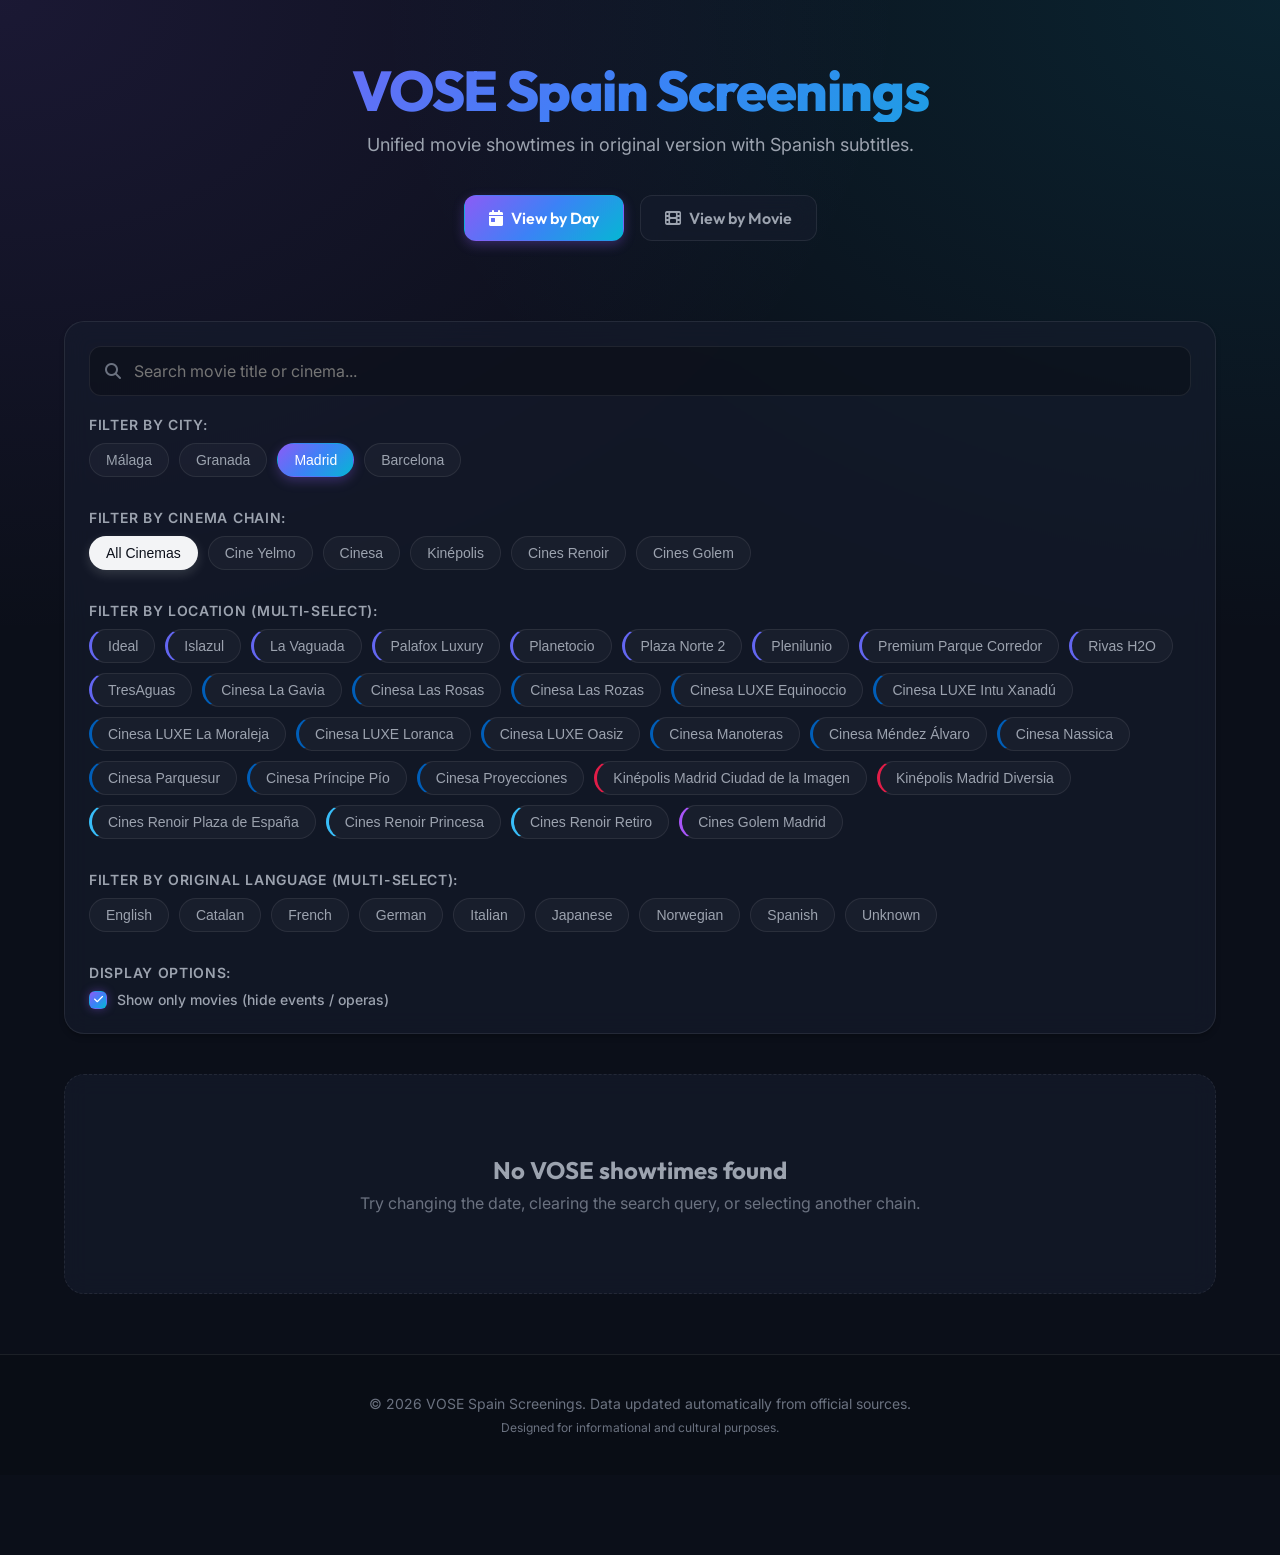
==== commit 3228961a: "Revert "Enhance Filter UI and Multiselect Dates"" ====
--- a/index.html
+++ b/index.html
@@ -55,74 +55,64 @@
         <!-- 2. Filter Toolbar -->
         <section class="filter-toolbar">
             
-            <div class="filter-header">
-                <!-- Search Bar -->
-                <div class="search-container">
-                    <i class="fa-solid fa-magnifying-glass search-icon"></i>
-                    <input type="text" id="searchInput" class="search-input" placeholder="Search movie title or cinema...">
+            <!-- Search Bar -->
+            <div class="search-container">
+                <i class="fa-solid fa-magnifying-glass search-icon"></i>
+                <input type="text" id="searchInput" class="search-input" placeholder="Search movie title or cinema...">
+            </div>
+            
+            <!-- City Filters -->
+            <div class="filter-group">
+                <span class="filter-title">Filter by City:</span>
+                <div class="cinema-chips" id="cityChips">
+                    <button class="chip" data-city="malaga" id="chipCityMalaga">Málaga</button>
+                    <button class="chip" data-city="granada" id="chipCityGranada">Granada</button>
+                    <button class="chip" data-city="madrid" id="chipCityMadrid">Madrid</button>
+                    <button class="chip" data-city="barcelona" id="chipCityBarcelona">Barcelona</button>
                 </div>
-
-                <button class="filter-toggle-btn" id="filterToggleBtn" title="Toggle Filters">
-                    <i class="fa-solid fa-chevron-up"></i>
-                </button>
+            </div>
+            
+            <!-- Cinema Chains Filters -->
+            <div class="filter-group" style="margin-top: 12px;">
+                <span class="filter-title">Filter by Cinema Chain:</span>
+                <div class="cinema-chips" id="cinemaChips">
+                    <button class="chip active all-chip" data-chain="all" id="chipAll">All Cinemas</button>
+                    <button class="chip" data-chain="yelmo" id="chipYelmo">Cine Yelmo</button>
+                    <button class="chip" data-chain="cinesa" id="chipCinesa">Cinesa</button>
+                    <button class="chip" data-chain="cinesur" id="chipCinesur">mk2 Cinesur</button>
+                    <button class="chip" data-chain="albeniz" id="chipAlbeniz">Cine Albéniz</button>
+                    <button class="chip" data-chain="kinepolis" id="chipKinepolis">Kinépolis</button>
+                    <button class="chip" data-chain="megarama" id="chipMegarama">Megarama</button>
+                    <button class="chip" data-chain="ocine" id="chipOcine">Ocine</button>
+                    <button class="chip" data-chain="renoir" id="chipRenoir">Cines Renoir</button>
+                    <button class="chip" data-chain="golem" id="chipGolem">Cines Golem</button>
+                </div>
             </div>
 
-            <div id="filterSummary" class="filter-summary"></div>
-            
-            <div id="filterContent" class="filter-content">
-                <!-- City Filters -->
-                <div class="filter-group">
-                    <span class="filter-title">Filter by City:</span>
-                    <div class="cinema-chips" id="cityChips">
-                        <button class="chip" data-city="malaga" id="chipCityMalaga">Málaga</button>
-                        <button class="chip" data-city="granada" id="chipCityGranada">Granada</button>
-                        <button class="chip" data-city="madrid" id="chipCityMadrid">Madrid</button>
-                        <button class="chip" data-city="barcelona" id="chipCityBarcelona">Barcelona</button>
-                    </div>
+            <!-- Specific Cinema Sub-Filters -->
+            <div class="filter-group" id="cinemaSubFilterGroup" style="margin-top: 12px;">
+                <span class="filter-title">Filter by Location (Multi-select):</span>
+                <div class="cinema-chips" id="cinemaSubChips">
+                    <!-- Dynamic chips generated here -->
                 </div>
+            </div>
 
-                <!-- Cinema Chains Filters -->
-                <div class="filter-group" style="margin-top: 12px;">
-                    <span class="filter-title">Filter by Cinema Chain:</span>
-                    <div class="cinema-chips" id="cinemaChips">
-                        <button class="chip active all-chip" data-chain="all" id="chipAll">All Cinemas</button>
-                        <button class="chip" data-chain="yelmo" id="chipYelmo">Cine Yelmo</button>
-                        <button class="chip" data-chain="cinesa" id="chipCinesa">Cinesa</button>
-                        <button class="chip" data-chain="cinesur" id="chipCinesur">mk2 Cinesur</button>
-                        <button class="chip" data-chain="albeniz" id="chipAlbeniz">Cine Albéniz</button>
-                        <button class="chip" data-chain="kinepolis" id="chipKinepolis">Kinépolis</button>
-                        <button class="chip" data-chain="megarama" id="chipMegarama">Megarama</button>
-                        <button class="chip" data-chain="ocine" id="chipOcine">Ocine</button>
-                        <button class="chip" data-chain="renoir" id="chipRenoir">Cines Renoir</button>
-                        <button class="chip" data-chain="golem" id="chipGolem">Cines Golem</button>
-                    </div>
+            <!-- Original Language Filters -->
+            <div class="filter-group" style="margin-top: 12px;">
+                <span class="filter-title">Filter by Original Language (Multi-select):</span>
+                <div class="cinema-chips" id="languageChips">
+                    <!-- Dynamic chips generated here -->
                 </div>
+            </div>
 
-                <!-- Specific Cinema Sub-Filters -->
-                <div class="filter-group" id="cinemaSubFilterGroup" style="margin-top: 12px;">
-                    <span class="filter-title">Filter by Location (Multi-select):</span>
-                    <div class="cinema-chips" id="cinemaSubChips">
-                        <!-- Dynamic chips generated here -->
-                    </div>
-                </div>
-
-                <!-- Original Language Filters -->
-                <div class="filter-group" style="margin-top: 12px;">
-                    <span class="filter-title">Filter by Original Language (Multi-select):</span>
-                    <div class="cinema-chips" id="languageChips">
-                        <!-- Dynamic chips generated here -->
-                    </div>
-                </div>
-
-                <!-- Display Options Filters -->
-                <div class="filter-group" style="margin-top: 12px;">
-                    <span class="filter-title">Display Options:</span>
-                    <label class="filter-checkbox-container">
-                        <input type="checkbox" id="chkOnlyMovies" checked>
-                        <span class="custom-checkbox"></span>
-                        Show only movies (hide events / operas)
-                    </label>
-                </div>
+            <!-- Display Options Filters -->
+            <div class="filter-group" style="margin-top: 12px;">
+                <span class="filter-title">Display Options:</span>
+                <label class="filter-checkbox-container">
+                    <input type="checkbox" id="chkOnlyMovies" checked>
+                    <span class="custom-checkbox"></span>
+                    Show only movies (hide events / operas)
+                </label>
             </div>
             
         </section>
--- a/css/styles.css
+++ b/css/styles.css
@@ -190,20 +190,13 @@
     margin-bottom: 40px;
     display: flex;
     flex-direction: column;
-    gap: 16px;
+    gap: 20px;
     backdrop-filter: blur(12px);
     box-shadow: var(--shadow-sm);
-    position: relative;
-}
-
-.filter-header {
-    display: flex;
-    align-items: center;
-    gap: 16px;
 }
 
 .search-container {
-    flex-grow: 1;
+    width: 100%;
     position: relative;
 }
 
@@ -233,87 +226,6 @@
     transform: translateY(-50%);
     color: var(--text-muted);
     pointer-events: none;
-}
-
-.filter-toggle-btn {
-    background: rgba(255, 255, 255, 0.05);
-    border: 1px solid var(--border-color);
-    color: var(--text-secondary);
-    width: 44px;
-    height: 44px;
-    border-radius: 12px;
-    cursor: pointer;
-    display: flex;
-    align-items: center;
-    justify-content: center;
-    transition: var(--transition-smooth);
-    flex-shrink: 0;
-}
-
-.filter-toggle-btn:hover {
-    background: rgba(255, 255, 255, 0.1);
-    color: var(--text-primary);
-    border-color: var(--accent-primary);
-}
-
-.filter-toggle-btn i {
-    transition: transform 0.3s ease;
-}
-
-.filter-toolbar.collapsed .filter-toggle-btn i {
-    transform: rotate(180deg);
-}
-
-.filter-summary {
-    display: none;
-    font-size: 0.85rem;
-    color: var(--text-secondary);
-    padding: 4px 2px;
-    overflow-x: auto;
-    white-space: nowrap;
-    scrollbar-width: none;
-    gap: 8px;
-    align-items: center;
-}
-
-.filter-summary::-webkit-scrollbar {
-    display: none;
-}
-
-.filter-toolbar.collapsed .filter-summary {
-    display: flex;
-}
-
-.summary-item {
-    background: rgba(255, 255, 255, 0.05);
-    padding: 4px 10px;
-    border-radius: 6px;
-    border: 1px solid var(--border-color);
-    cursor: pointer;
-    transition: var(--transition-smooth);
-}
-
-.summary-item:hover {
-    background: rgba(255, 255, 255, 0.1);
-    border-color: var(--accent-secondary);
-    color: var(--text-primary);
-}
-
-.summary-sep {
-    color: var(--text-muted);
-    font-size: 0.7rem;
-}
-
-.filter-content {
-    display: flex;
-    flex-direction: column;
-    gap: 20px;
-    transition: all 0.3s ease;
-    overflow: hidden;
-}
-
-.filter-toolbar.collapsed .filter-content {
-    display: none;
 }
 
 .filter-group {
@@ -821,19 +733,6 @@
 }
 
 /* --- MOVIE VIEW STYLES --- */
-.movie-grid-date-header {
-    grid-column: 1 / -1;
-    padding: 20px 0 10px;
-    border-bottom: 2px solid var(--accent-secondary);
-    margin-bottom: 10px;
-}
-
-.movie-grid-date-header h3 {
-    font-family: var(--font-heading);
-    font-size: 1.5rem;
-    color: var(--accent-secondary);
-}
-
 .movie-dates-list {
     display: flex;
     flex-direction: column;
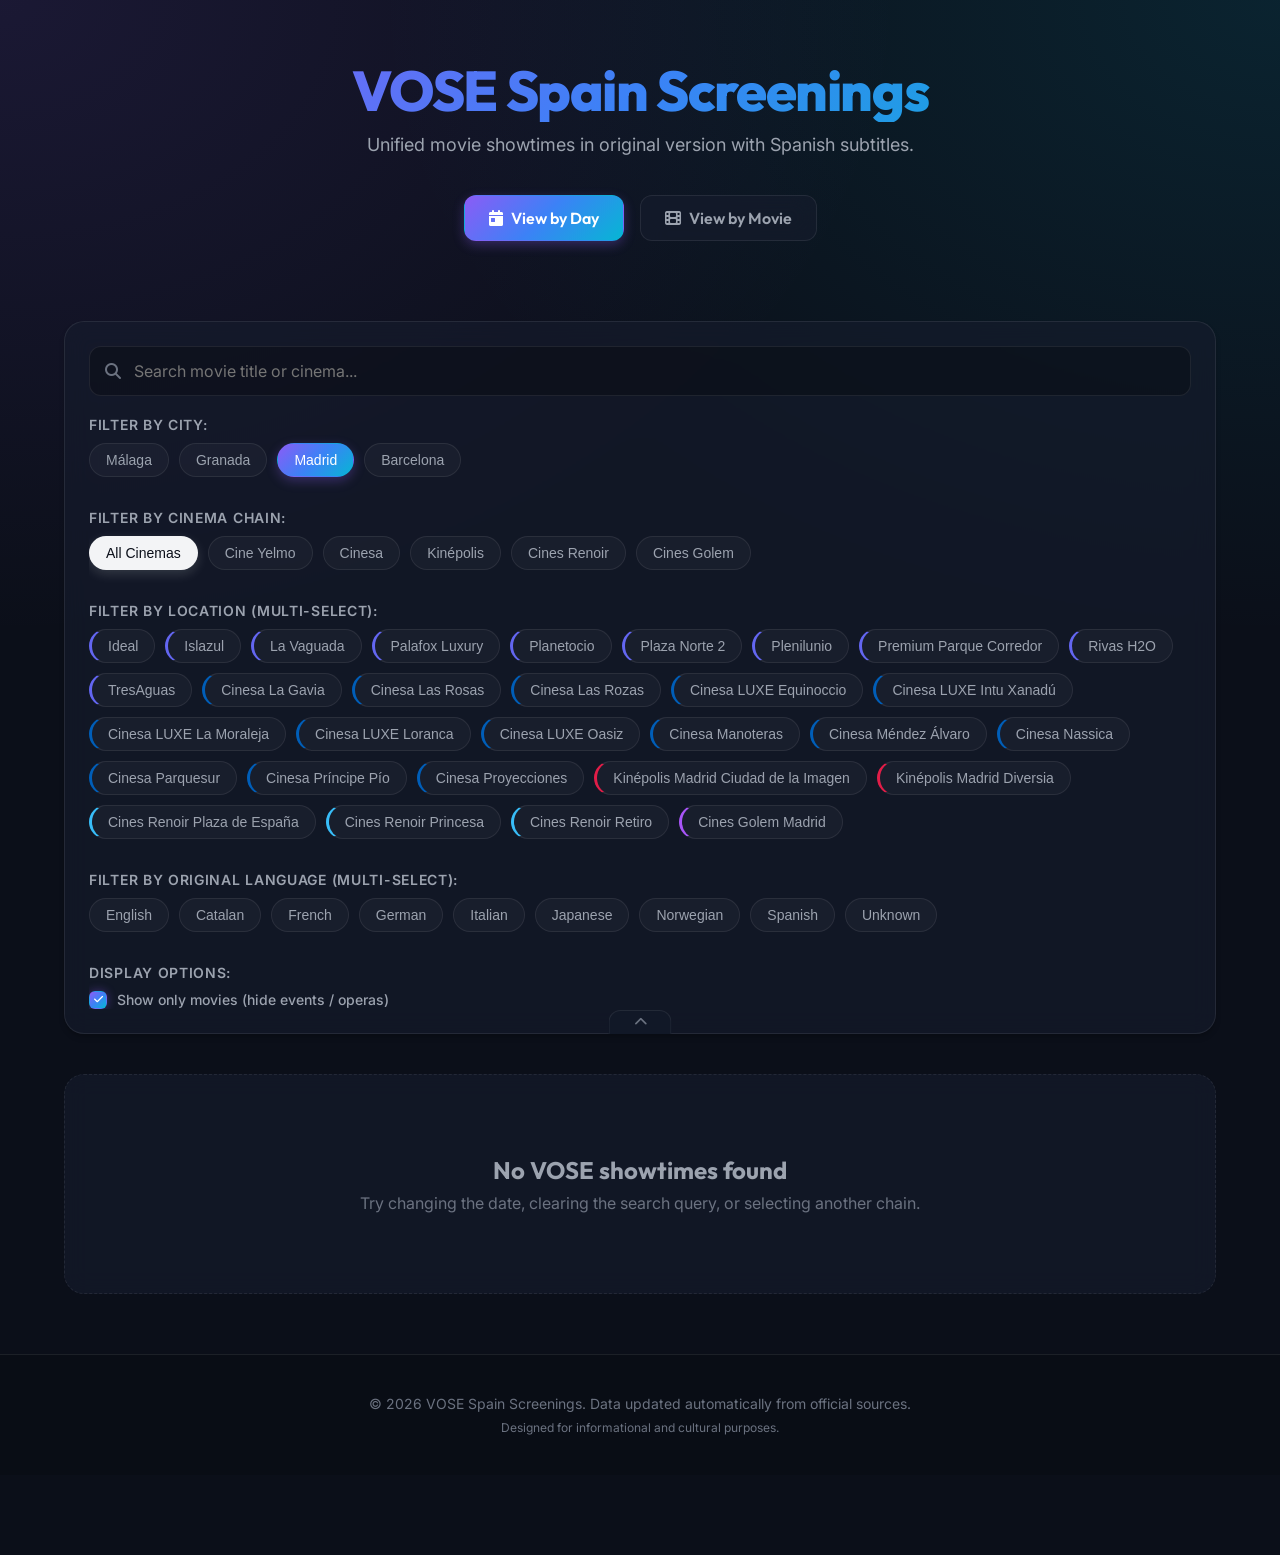
==== commit b91c2798: "feat: implement collapsible filters and movie cards - Add collapsible filter section with dynamic su" ====
--- a/index.html
+++ b/index.html
@@ -53,67 +53,80 @@
         </section>
         
         <!-- 2. Filter Toolbar -->
-        <section class="filter-toolbar">
+        <section class="filter-toolbar" id="filterToolbar">
             
             <!-- Search Bar -->
             <div class="search-container">
                 <i class="fa-solid fa-magnifying-glass search-icon"></i>
                 <input type="text" id="searchInput" class="search-input" placeholder="Search movie title or cinema...">
             </div>
-            
-            <!-- City Filters -->
-            <div class="filter-group">
-                <span class="filter-title">Filter by City:</span>
-                <div class="cinema-chips" id="cityChips">
-                    <button class="chip" data-city="malaga" id="chipCityMalaga">Málaga</button>
-                    <button class="chip" data-city="granada" id="chipCityGranada">Granada</button>
-                    <button class="chip" data-city="madrid" id="chipCityMadrid">Madrid</button>
-                    <button class="chip" data-city="barcelona" id="chipCityBarcelona">Barcelona</button>
-                </div>
+
+            <!-- Filter Summary (visible when collapsed) -->
+            <div id="filterSummary" class="filter-summary">
+                <!-- Dynamic summary chips generated here -->
             </div>
             
-            <!-- Cinema Chains Filters -->
-            <div class="filter-group" style="margin-top: 12px;">
-                <span class="filter-title">Filter by Cinema Chain:</span>
-                <div class="cinema-chips" id="cinemaChips">
-                    <button class="chip active all-chip" data-chain="all" id="chipAll">All Cinemas</button>
-                    <button class="chip" data-chain="yelmo" id="chipYelmo">Cine Yelmo</button>
-                    <button class="chip" data-chain="cinesa" id="chipCinesa">Cinesa</button>
-                    <button class="chip" data-chain="cinesur" id="chipCinesur">mk2 Cinesur</button>
-                    <button class="chip" data-chain="albeniz" id="chipAlbeniz">Cine Albéniz</button>
-                    <button class="chip" data-chain="kinepolis" id="chipKinepolis">Kinépolis</button>
-                    <button class="chip" data-chain="megarama" id="chipMegarama">Megarama</button>
-                    <button class="chip" data-chain="ocine" id="chipOcine">Ocine</button>
-                    <button class="chip" data-chain="renoir" id="chipRenoir">Cines Renoir</button>
-                    <button class="chip" data-chain="golem" id="chipGolem">Cines Golem</button>
+            <!-- Filter Details (collapsible container) -->
+            <div id="filterDetails" class="filter-details">
+                <!-- City Filters -->
+                <div class="filter-group">
+                    <span class="filter-title">Filter by City:</span>
+                    <div class="cinema-chips" id="cityChips">
+                        <button class="chip" data-city="malaga" id="chipCityMalaga">Málaga</button>
+                        <button class="chip" data-city="granada" id="chipCityGranada">Granada</button>
+                        <button class="chip" data-city="madrid" id="chipCityMadrid">Madrid</button>
+                        <button class="chip" data-city="barcelona" id="chipCityBarcelona">Barcelona</button>
+                    </div>
+                </div>
+
+                <!-- Cinema Chains Filters -->
+                <div class="filter-group" style="margin-top: 12px;">
+                    <span class="filter-title">Filter by Cinema Chain:</span>
+                    <div class="cinema-chips" id="cinemaChips">
+                        <button class="chip active all-chip" data-chain="all" id="chipAll">All Cinemas</button>
+                        <button class="chip" data-chain="yelmo" id="chipYelmo">Cine Yelmo</button>
+                        <button class="chip" data-chain="cinesa" id="chipCinesa">Cinesa</button>
+                        <button class="chip" data-chain="cinesur" id="chipCinesur">mk2 Cinesur</button>
+                        <button class="chip" data-chain="albeniz" id="chipAlbeniz">Cine Albéniz</button>
+                        <button class="chip" data-chain="kinepolis" id="chipKinepolis">Kinépolis</button>
+                        <button class="chip" data-chain="megarama" id="chipMegarama">Megarama</button>
+                        <button class="chip" data-chain="ocine" id="chipOcine">Ocine</button>
+                        <button class="chip" data-chain="renoir" id="chipRenoir">Cines Renoir</button>
+                        <button class="chip" data-chain="golem" id="chipGolem">Cines Golem</button>
+                    </div>
+                </div>
+
+                <!-- Specific Cinema Sub-Filters -->
+                <div class="filter-group" id="cinemaSubFilterGroup" style="margin-top: 12px;">
+                    <span class="filter-title">Filter by Location (Multi-select):</span>
+                    <div class="cinema-chips" id="cinemaSubChips">
+                        <!-- Dynamic chips generated here -->
+                    </div>
+                </div>
+
+                <!-- Original Language Filters -->
+                <div class="filter-group" style="margin-top: 12px;">
+                    <span class="filter-title">Filter by Original Language (Multi-select):</span>
+                    <div class="cinema-chips" id="languageChips">
+                        <!-- Dynamic chips generated here -->
+                    </div>
+                </div>
+
+                <!-- Display Options Filters -->
+                <div class="filter-group" style="margin-top: 12px;">
+                    <span class="filter-title">Display Options:</span>
+                    <label class="filter-checkbox-container">
+                        <input type="checkbox" id="chkOnlyMovies" checked>
+                        <span class="custom-checkbox"></span>
+                        Show only movies (hide events / operas)
+                    </label>
                 </div>
             </div>
 
-            <!-- Specific Cinema Sub-Filters -->
-            <div class="filter-group" id="cinemaSubFilterGroup" style="margin-top: 12px;">
-                <span class="filter-title">Filter by Location (Multi-select):</span>
-                <div class="cinema-chips" id="cinemaSubChips">
-                    <!-- Dynamic chips generated here -->
-                </div>
-            </div>
-
-            <!-- Original Language Filters -->
-            <div class="filter-group" style="margin-top: 12px;">
-                <span class="filter-title">Filter by Original Language (Multi-select):</span>
-                <div class="cinema-chips" id="languageChips">
-                    <!-- Dynamic chips generated here -->
-                </div>
-            </div>
-
-            <!-- Display Options Filters -->
-            <div class="filter-group" style="margin-top: 12px;">
-                <span class="filter-title">Display Options:</span>
-                <label class="filter-checkbox-container">
-                    <input type="checkbox" id="chkOnlyMovies" checked>
-                    <span class="custom-checkbox"></span>
-                    Show only movies (hide events / operas)
-                </label>
-            </div>
+            <!-- Toggle Button -->
+            <button id="btnToggleFilters" class="toggle-filters-btn" title="Toggle Filters">
+                <i class="fa-solid fa-chevron-up"></i>
+            </button>
             
         </section>
 
--- a/css/styles.css
+++ b/css/styles.css
@@ -193,6 +193,13 @@
     gap: 20px;
     backdrop-filter: blur(12px);
     box-shadow: var(--shadow-sm);
+    position: relative;
+    transition: var(--transition-smooth);
+}
+
+.filter-toolbar.collapsed {
+    gap: 12px;
+    padding-bottom: 48px;
 }
 
 .search-container {
@@ -226,6 +233,70 @@
     transform: translateY(-50%);
     color: var(--text-muted);
     pointer-events: none;
+}
+
+.filter-details {
+    display: flex;
+    flex-direction: column;
+    gap: 20px;
+    overflow: hidden;
+    transition: max-height 0.4s ease, opacity 0.3s ease, transform 0.3s ease;
+    max-height: 2000px;
+    opacity: 1;
+}
+
+.filter-toolbar.collapsed .filter-details {
+    max-height: 0;
+    opacity: 0;
+    pointer-events: none;
+    transform: translateY(-10px);
+}
+
+.filter-summary {
+    display: none;
+    flex-wrap: wrap;
+    gap: 8px;
+    padding: 4px 0;
+    cursor: pointer;
+}
+
+.filter-toolbar.collapsed .filter-summary {
+    display: flex;
+}
+
+.summary-chip {
+    padding: 4px 10px;
+    background: rgba(255, 255, 255, 0.05);
+    border: 1px solid var(--border-color);
+    border-radius: 6px;
+    font-size: 0.75rem;
+    color: var(--text-secondary);
+    font-weight: 500;
+}
+
+.toggle-filters-btn {
+    position: absolute;
+    bottom: -1px;
+    left: 50%;
+    transform: translateX(-50%);
+    background: var(--bg-secondary);
+    border: 1px solid var(--border-color);
+    border-bottom: none;
+    border-radius: 12px 12px 0 0;
+    padding: 4px 24px;
+    color: var(--text-muted);
+    cursor: pointer;
+    transition: var(--transition-smooth);
+    z-index: 10;
+}
+
+.toggle-filters-btn:hover {
+    color: var(--text-primary);
+    background: var(--bg-card);
+}
+
+.filter-toolbar.collapsed .toggle-filters-btn i {
+    /* Rotation removed as icons are now swapped in JS */
 }
 
 .filter-group {
@@ -480,6 +551,11 @@
     transition: var(--transition-smooth);
     backdrop-filter: blur(12px);
     box-shadow: var(--shadow-sm);
+    position: relative;
+}
+
+.movie-card.collapsed {
+    padding-bottom: 0;
 }
 
 .movie-card:hover {
@@ -551,6 +627,13 @@
     flex-grow: 1;
 }
 
+.movie-card-header {
+    display: flex;
+    justify-content: space-between;
+    align-items: flex-start;
+    gap: 12px;
+}
+
 .movie-title {
     font-family: var(--font-heading);
     font-size: 1.25rem;
@@ -558,6 +641,25 @@
     line-height: 1.3;
     margin-bottom: 8px;
     color: var(--text-primary);
+    flex-grow: 1;
+}
+
+.btn-toggle-card {
+    background: transparent;
+    border: none;
+    color: var(--text-muted);
+    cursor: pointer;
+    padding: 4px;
+    font-size: 1.1rem;
+    transition: var(--transition-smooth);
+}
+
+.btn-toggle-card:hover {
+    color: var(--accent-secondary);
+}
+
+.movie-card.collapsed .btn-toggle-card i {
+    /* Rotation removed as icons are now swapped in JS */
 }
 
 .movie-original-title {
@@ -599,6 +701,27 @@
 
 .showtimes-section {
     margin-top: auto;
+}
+
+.movie-card.collapsed .showtimes-section {
+    display: none;
+}
+
+.cinemas-inline-list {
+    display: none;
+    font-size: 0.75rem;
+    color: var(--text-muted);
+    margin-top: 8px;
+    font-weight: 500;
+    line-height: 1.4;
+}
+
+.movie-card.collapsed .cinemas-inline-list {
+    display: block;
+    display: -webkit-box;
+    -webkit-line-clamp: 2;
+    -webkit-box-orient: vertical;
+    overflow: hidden;
 }
 
 .showtimes-label {
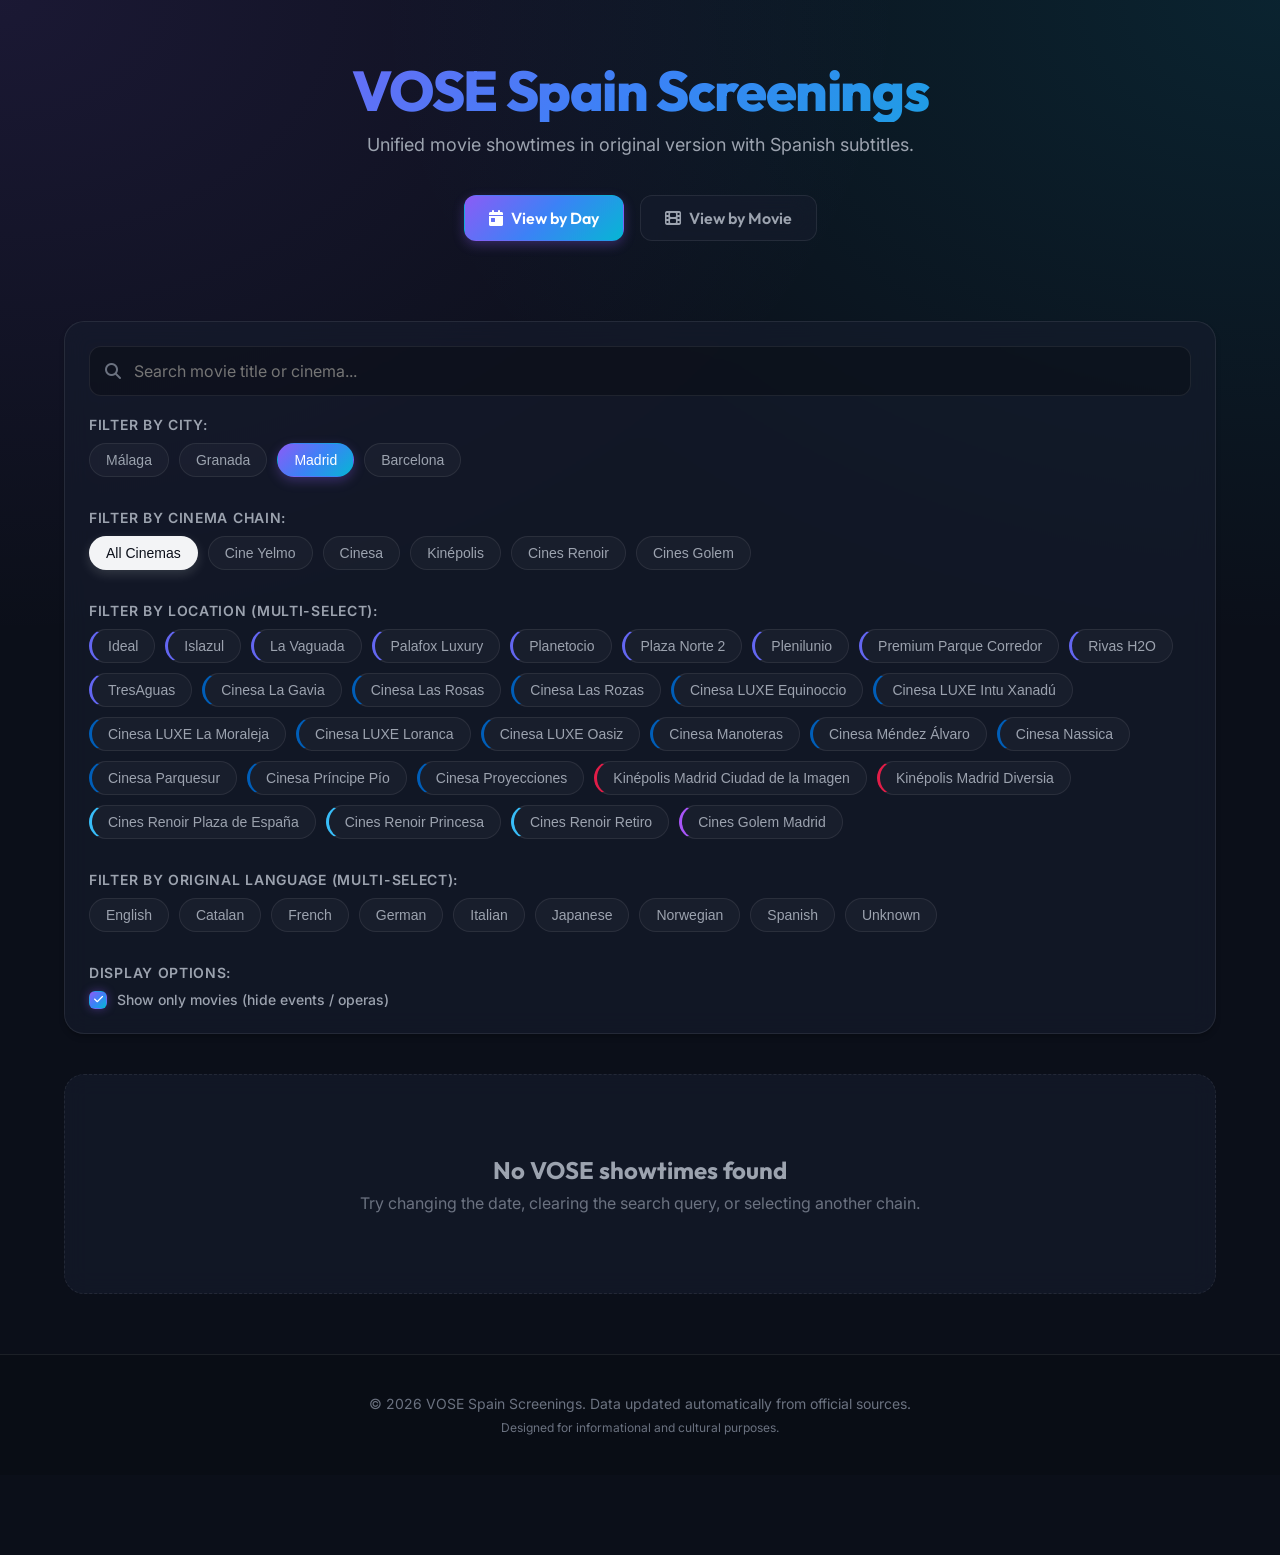
==== commit 121b3c8d: "Revert "Implement Collapsible Filters and Movie Cards"" ====
--- a/index.html
+++ b/index.html
@@ -53,80 +53,67 @@
         </section>
         
         <!-- 2. Filter Toolbar -->
-        <section class="filter-toolbar" id="filterToolbar">
+        <section class="filter-toolbar">
             
             <!-- Search Bar -->
             <div class="search-container">
                 <i class="fa-solid fa-magnifying-glass search-icon"></i>
                 <input type="text" id="searchInput" class="search-input" placeholder="Search movie title or cinema...">
             </div>
-
-            <!-- Filter Summary (visible when collapsed) -->
-            <div id="filterSummary" class="filter-summary">
-                <!-- Dynamic summary chips generated here -->
+            
+            <!-- City Filters -->
+            <div class="filter-group">
+                <span class="filter-title">Filter by City:</span>
+                <div class="cinema-chips" id="cityChips">
+                    <button class="chip" data-city="malaga" id="chipCityMalaga">Málaga</button>
+                    <button class="chip" data-city="granada" id="chipCityGranada">Granada</button>
+                    <button class="chip" data-city="madrid" id="chipCityMadrid">Madrid</button>
+                    <button class="chip" data-city="barcelona" id="chipCityBarcelona">Barcelona</button>
+                </div>
             </div>
             
-            <!-- Filter Details (collapsible container) -->
-            <div id="filterDetails" class="filter-details">
-                <!-- City Filters -->
-                <div class="filter-group">
-                    <span class="filter-title">Filter by City:</span>
-                    <div class="cinema-chips" id="cityChips">
-                        <button class="chip" data-city="malaga" id="chipCityMalaga">Málaga</button>
-                        <button class="chip" data-city="granada" id="chipCityGranada">Granada</button>
-                        <button class="chip" data-city="madrid" id="chipCityMadrid">Madrid</button>
-                        <button class="chip" data-city="barcelona" id="chipCityBarcelona">Barcelona</button>
-                    </div>
-                </div>
-
-                <!-- Cinema Chains Filters -->
-                <div class="filter-group" style="margin-top: 12px;">
-                    <span class="filter-title">Filter by Cinema Chain:</span>
-                    <div class="cinema-chips" id="cinemaChips">
-                        <button class="chip active all-chip" data-chain="all" id="chipAll">All Cinemas</button>
-                        <button class="chip" data-chain="yelmo" id="chipYelmo">Cine Yelmo</button>
-                        <button class="chip" data-chain="cinesa" id="chipCinesa">Cinesa</button>
-                        <button class="chip" data-chain="cinesur" id="chipCinesur">mk2 Cinesur</button>
-                        <button class="chip" data-chain="albeniz" id="chipAlbeniz">Cine Albéniz</button>
-                        <button class="chip" data-chain="kinepolis" id="chipKinepolis">Kinépolis</button>
-                        <button class="chip" data-chain="megarama" id="chipMegarama">Megarama</button>
-                        <button class="chip" data-chain="ocine" id="chipOcine">Ocine</button>
-                        <button class="chip" data-chain="renoir" id="chipRenoir">Cines Renoir</button>
-                        <button class="chip" data-chain="golem" id="chipGolem">Cines Golem</button>
-                    </div>
-                </div>
-
-                <!-- Specific Cinema Sub-Filters -->
-                <div class="filter-group" id="cinemaSubFilterGroup" style="margin-top: 12px;">
-                    <span class="filter-title">Filter by Location (Multi-select):</span>
-                    <div class="cinema-chips" id="cinemaSubChips">
-                        <!-- Dynamic chips generated here -->
-                    </div>
-                </div>
-
-                <!-- Original Language Filters -->
-                <div class="filter-group" style="margin-top: 12px;">
-                    <span class="filter-title">Filter by Original Language (Multi-select):</span>
-                    <div class="cinema-chips" id="languageChips">
-                        <!-- Dynamic chips generated here -->
-                    </div>
-                </div>
-
-                <!-- Display Options Filters -->
-                <div class="filter-group" style="margin-top: 12px;">
-                    <span class="filter-title">Display Options:</span>
-                    <label class="filter-checkbox-container">
-                        <input type="checkbox" id="chkOnlyMovies" checked>
-                        <span class="custom-checkbox"></span>
-                        Show only movies (hide events / operas)
-                    </label>
+            <!-- Cinema Chains Filters -->
+            <div class="filter-group" style="margin-top: 12px;">
+                <span class="filter-title">Filter by Cinema Chain:</span>
+                <div class="cinema-chips" id="cinemaChips">
+                    <button class="chip active all-chip" data-chain="all" id="chipAll">All Cinemas</button>
+                    <button class="chip" data-chain="yelmo" id="chipYelmo">Cine Yelmo</button>
+                    <button class="chip" data-chain="cinesa" id="chipCinesa">Cinesa</button>
+                    <button class="chip" data-chain="cinesur" id="chipCinesur">mk2 Cinesur</button>
+                    <button class="chip" data-chain="albeniz" id="chipAlbeniz">Cine Albéniz</button>
+                    <button class="chip" data-chain="kinepolis" id="chipKinepolis">Kinépolis</button>
+                    <button class="chip" data-chain="megarama" id="chipMegarama">Megarama</button>
+                    <button class="chip" data-chain="ocine" id="chipOcine">Ocine</button>
+                    <button class="chip" data-chain="renoir" id="chipRenoir">Cines Renoir</button>
+                    <button class="chip" data-chain="golem" id="chipGolem">Cines Golem</button>
                 </div>
             </div>
 
-            <!-- Toggle Button -->
-            <button id="btnToggleFilters" class="toggle-filters-btn" title="Toggle Filters">
-                <i class="fa-solid fa-chevron-up"></i>
-            </button>
+            <!-- Specific Cinema Sub-Filters -->
+            <div class="filter-group" id="cinemaSubFilterGroup" style="margin-top: 12px;">
+                <span class="filter-title">Filter by Location (Multi-select):</span>
+                <div class="cinema-chips" id="cinemaSubChips">
+                    <!-- Dynamic chips generated here -->
+                </div>
+            </div>
+
+            <!-- Original Language Filters -->
+            <div class="filter-group" style="margin-top: 12px;">
+                <span class="filter-title">Filter by Original Language (Multi-select):</span>
+                <div class="cinema-chips" id="languageChips">
+                    <!-- Dynamic chips generated here -->
+                </div>
+            </div>
+
+            <!-- Display Options Filters -->
+            <div class="filter-group" style="margin-top: 12px;">
+                <span class="filter-title">Display Options:</span>
+                <label class="filter-checkbox-container">
+                    <input type="checkbox" id="chkOnlyMovies" checked>
+                    <span class="custom-checkbox"></span>
+                    Show only movies (hide events / operas)
+                </label>
+            </div>
             
         </section>
 
--- a/css/styles.css
+++ b/css/styles.css
@@ -193,13 +193,6 @@
     gap: 20px;
     backdrop-filter: blur(12px);
     box-shadow: var(--shadow-sm);
-    position: relative;
-    transition: var(--transition-smooth);
-}
-
-.filter-toolbar.collapsed {
-    gap: 12px;
-    padding-bottom: 48px;
 }
 
 .search-container {
@@ -235,70 +228,6 @@
     pointer-events: none;
 }
 
-.filter-details {
-    display: flex;
-    flex-direction: column;
-    gap: 20px;
-    overflow: hidden;
-    transition: max-height 0.4s ease, opacity 0.3s ease, transform 0.3s ease;
-    max-height: 2000px;
-    opacity: 1;
-}
-
-.filter-toolbar.collapsed .filter-details {
-    max-height: 0;
-    opacity: 0;
-    pointer-events: none;
-    transform: translateY(-10px);
-}
-
-.filter-summary {
-    display: none;
-    flex-wrap: wrap;
-    gap: 8px;
-    padding: 4px 0;
-    cursor: pointer;
-}
-
-.filter-toolbar.collapsed .filter-summary {
-    display: flex;
-}
-
-.summary-chip {
-    padding: 4px 10px;
-    background: rgba(255, 255, 255, 0.05);
-    border: 1px solid var(--border-color);
-    border-radius: 6px;
-    font-size: 0.75rem;
-    color: var(--text-secondary);
-    font-weight: 500;
-}
-
-.toggle-filters-btn {
-    position: absolute;
-    bottom: -1px;
-    left: 50%;
-    transform: translateX(-50%);
-    background: var(--bg-secondary);
-    border: 1px solid var(--border-color);
-    border-bottom: none;
-    border-radius: 12px 12px 0 0;
-    padding: 4px 24px;
-    color: var(--text-muted);
-    cursor: pointer;
-    transition: var(--transition-smooth);
-    z-index: 10;
-}
-
-.toggle-filters-btn:hover {
-    color: var(--text-primary);
-    background: var(--bg-card);
-}
-
-.filter-toolbar.collapsed .toggle-filters-btn i {
-    /* Rotation removed as icons are now swapped in JS */
-}
-
 .filter-group {
     display: flex;
     flex-direction: column;
@@ -551,11 +480,6 @@
     transition: var(--transition-smooth);
     backdrop-filter: blur(12px);
     box-shadow: var(--shadow-sm);
-    position: relative;
-}
-
-.movie-card.collapsed {
-    padding-bottom: 0;
 }
 
 .movie-card:hover {
@@ -627,13 +551,6 @@
     flex-grow: 1;
 }
 
-.movie-card-header {
-    display: flex;
-    justify-content: space-between;
-    align-items: flex-start;
-    gap: 12px;
-}
-
 .movie-title {
     font-family: var(--font-heading);
     font-size: 1.25rem;
@@ -641,25 +558,6 @@
     line-height: 1.3;
     margin-bottom: 8px;
     color: var(--text-primary);
-    flex-grow: 1;
-}
-
-.btn-toggle-card {
-    background: transparent;
-    border: none;
-    color: var(--text-muted);
-    cursor: pointer;
-    padding: 4px;
-    font-size: 1.1rem;
-    transition: var(--transition-smooth);
-}
-
-.btn-toggle-card:hover {
-    color: var(--accent-secondary);
-}
-
-.movie-card.collapsed .btn-toggle-card i {
-    /* Rotation removed as icons are now swapped in JS */
 }
 
 .movie-original-title {
@@ -701,27 +599,6 @@
 
 .showtimes-section {
     margin-top: auto;
-}
-
-.movie-card.collapsed .showtimes-section {
-    display: none;
-}
-
-.cinemas-inline-list {
-    display: none;
-    font-size: 0.75rem;
-    color: var(--text-muted);
-    margin-top: 8px;
-    font-weight: 500;
-    line-height: 1.4;
-}
-
-.movie-card.collapsed .cinemas-inline-list {
-    display: block;
-    display: -webkit-box;
-    -webkit-line-clamp: 2;
-    -webkit-box-orient: vertical;
-    overflow: hidden;
 }
 
 .showtimes-label {
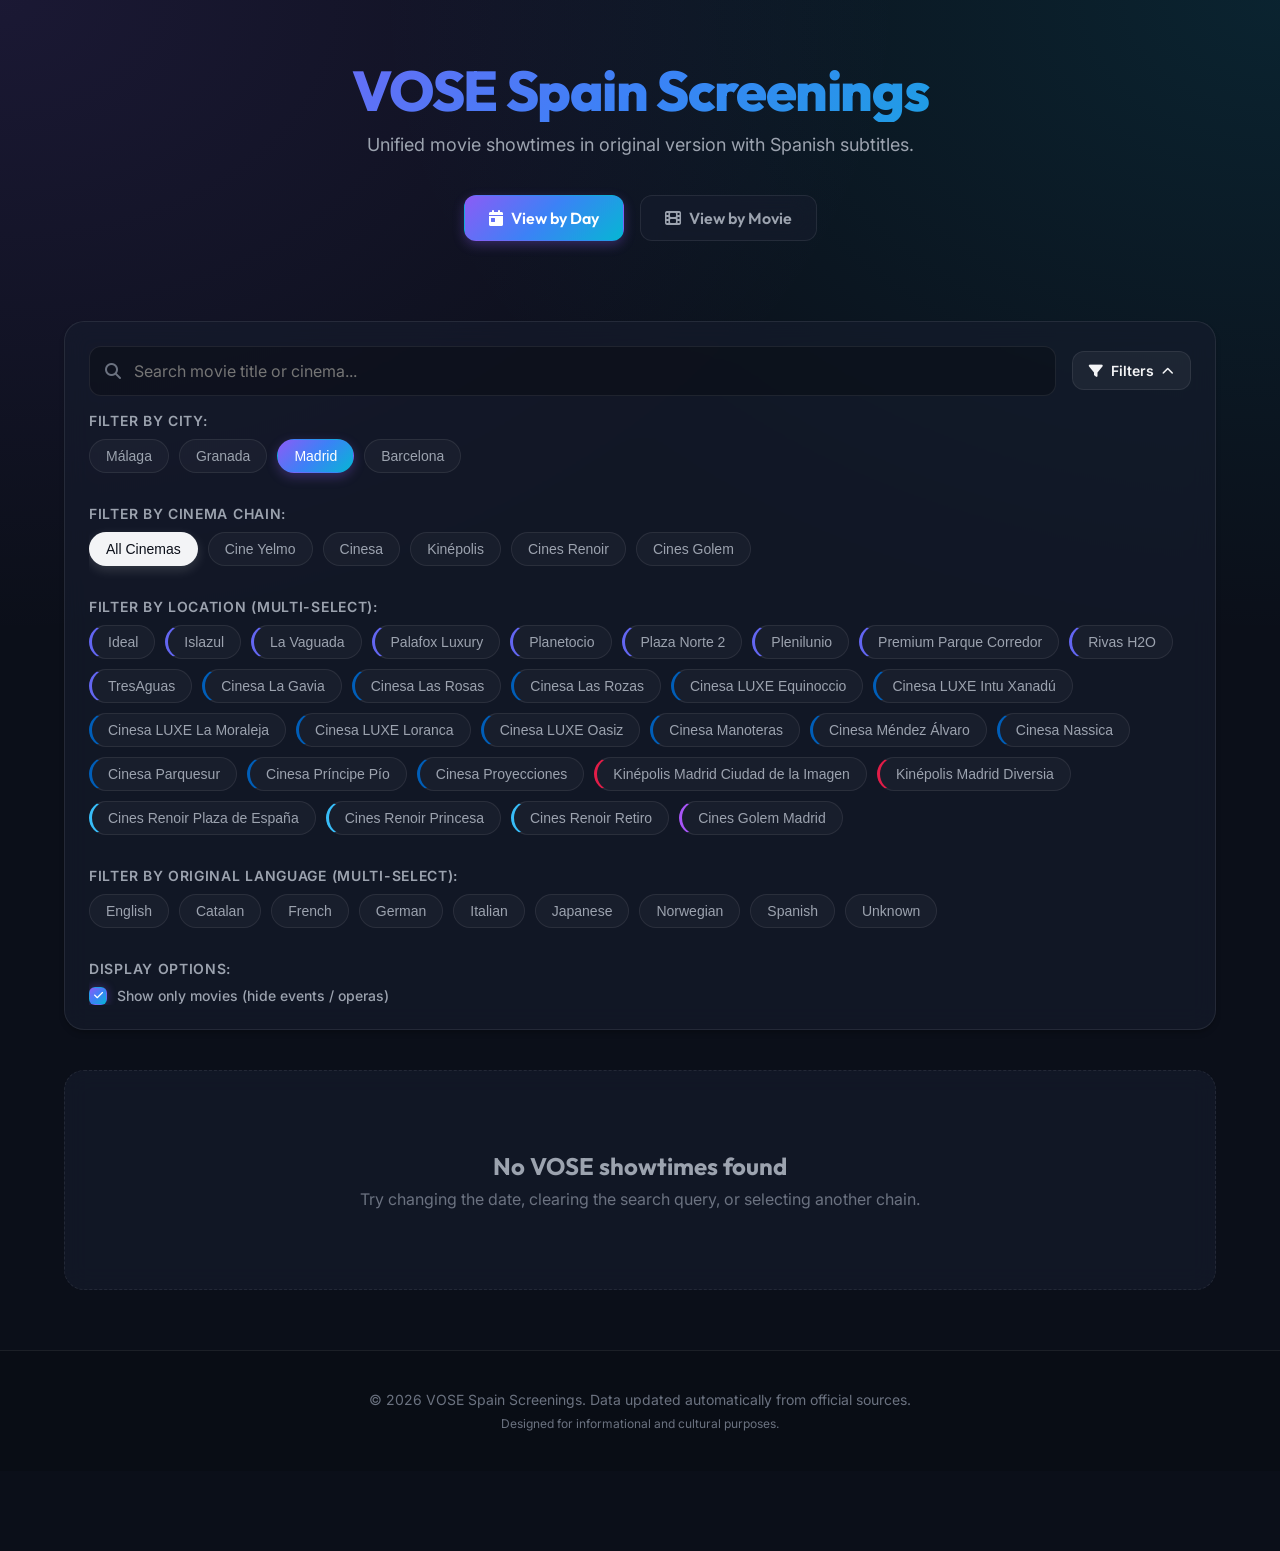
==== commit c6e8a77d: "Implement collapsible filter section on Movies listing page - Restructured index.html to include a c" ====
--- a/index.html
+++ b/index.html
@@ -7,7 +7,7 @@
     <!-- SEO Meta Tags -->
     <title>VOSE Spain Screenings - Movie Showtimes in Original Version</title>
     <meta name="description" content="Find all VOSE (original version with Spanish subtitles) movies and showtimes in Spain, including Málaga, Granada, Madrid, and Barcelona.">
-    <meta name="keywords" content="vose, vose movies, subtitled movies, yelmo vose, cinesur vose, albeniz vose, kinepolis vose, megarama vose, ocine vose, original version spain, barcelona vose, madrid vose">
+    <meta name="keywords" content="vose, vose movies, subtitled movies, yelmo vose, cinesur vose, albeniz vose, kinepolis vose, ocine vose, original version spain, barcelona vose, madrid vose">
     
     <!-- Favicon -->
     <link rel="icon" type="image/svg+xml" href="data:image/svg+xml,%3Csvg xmlns='http://www.w3.org/2000/svg' viewBox='0 0 100 100'%3E%3Ctext y='.9em' font-size='90'%3E🎬%3C/text%3E%3C/svg%3E">
@@ -55,64 +55,78 @@
         <!-- 2. Filter Toolbar -->
         <section class="filter-toolbar">
             
-            <!-- Search Bar -->
-            <div class="search-container">
-                <i class="fa-solid fa-magnifying-glass search-icon"></i>
-                <input type="text" id="searchInput" class="search-input" placeholder="Search movie title or cinema...">
-            </div>
-            
-            <!-- City Filters -->
-            <div class="filter-group">
-                <span class="filter-title">Filter by City:</span>
-                <div class="cinema-chips" id="cityChips">
-                    <button class="chip" data-city="malaga" id="chipCityMalaga">Málaga</button>
-                    <button class="chip" data-city="granada" id="chipCityGranada">Granada</button>
-                    <button class="chip" data-city="madrid" id="chipCityMadrid">Madrid</button>
-                    <button class="chip" data-city="barcelona" id="chipCityBarcelona">Barcelona</button>
+            <div class="filter-toolbar-header">
+                <!-- Search Bar -->
+                <div class="search-container">
+                    <i class="fa-solid fa-magnifying-glass search-icon"></i>
+                    <input type="text" id="searchInput" class="search-input" placeholder="Search movie title or cinema...">
                 </div>
-            </div>
-            
-            <!-- Cinema Chains Filters -->
-            <div class="filter-group" style="margin-top: 12px;">
-                <span class="filter-title">Filter by Cinema Chain:</span>
-                <div class="cinema-chips" id="cinemaChips">
-                    <button class="chip active all-chip" data-chain="all" id="chipAll">All Cinemas</button>
-                    <button class="chip" data-chain="yelmo" id="chipYelmo">Cine Yelmo</button>
-                    <button class="chip" data-chain="cinesa" id="chipCinesa">Cinesa</button>
-                    <button class="chip" data-chain="cinesur" id="chipCinesur">mk2 Cinesur</button>
-                    <button class="chip" data-chain="albeniz" id="chipAlbeniz">Cine Albéniz</button>
-                    <button class="chip" data-chain="kinepolis" id="chipKinepolis">Kinépolis</button>
-                    <button class="chip" data-chain="megarama" id="chipMegarama">Megarama</button>
-                    <button class="chip" data-chain="ocine" id="chipOcine">Ocine</button>
-                    <button class="chip" data-chain="renoir" id="chipRenoir">Cines Renoir</button>
-                    <button class="chip" data-chain="golem" id="chipGolem">Cines Golem</button>
-                </div>
+
+                <button id="filterToggle" class="filter-toggle-btn" aria-expanded="true" aria-controls="filterPanel">
+                    <i class="fa-solid fa-filter"></i>
+                    <span>Filters</span>
+                    <i class="fa-solid fa-chevron-down toggle-icon"></i>
+                </button>
             </div>
 
-            <!-- Specific Cinema Sub-Filters -->
-            <div class="filter-group" id="cinemaSubFilterGroup" style="margin-top: 12px;">
-                <span class="filter-title">Filter by Location (Multi-select):</span>
-                <div class="cinema-chips" id="cinemaSubChips">
-                    <!-- Dynamic chips generated here -->
-                </div>
+            <!-- Active Filters Summary (Visible when collapsed) -->
+            <div id="activeFiltersSummary" class="active-filters-summary">
+                <!-- Dynamic chips will be generated here -->
             </div>
 
-            <!-- Original Language Filters -->
-            <div class="filter-group" style="margin-top: 12px;">
-                <span class="filter-title">Filter by Original Language (Multi-select):</span>
-                <div class="cinema-chips" id="languageChips">
-                    <!-- Dynamic chips generated here -->
+            <div id="filterPanel" class="filter-panel">
+                <!-- City Filters -->
+                <div class="filter-group">
+                    <span class="filter-title">Filter by City:</span>
+                    <div class="cinema-chips" id="cityChips">
+                        <button class="chip" data-city="malaga" id="chipCityMalaga">Málaga</button>
+                        <button class="chip" data-city="granada" id="chipCityGranada">Granada</button>
+                        <button class="chip" data-city="madrid" id="chipCityMadrid">Madrid</button>
+                        <button class="chip" data-city="barcelona" id="chipCityBarcelona">Barcelona</button>
+                    </div>
                 </div>
-            </div>
 
-            <!-- Display Options Filters -->
-            <div class="filter-group" style="margin-top: 12px;">
-                <span class="filter-title">Display Options:</span>
-                <label class="filter-checkbox-container">
-                    <input type="checkbox" id="chkOnlyMovies" checked>
-                    <span class="custom-checkbox"></span>
-                    Show only movies (hide events / operas)
-                </label>
+                <!-- Cinema Chains Filters -->
+                <div class="filter-group" style="margin-top: 12px;">
+                    <span class="filter-title">Filter by Cinema Chain:</span>
+                    <div class="cinema-chips" id="cinemaChips">
+                        <button class="chip active all-chip" data-chain="all" id="chipAll">All Cinemas</button>
+                        <button class="chip" data-chain="yelmo" id="chipYelmo">Cine Yelmo</button>
+                        <button class="chip" data-chain="cinesa" id="chipCinesa">Cinesa</button>
+                        <button class="chip" data-chain="cinesur" id="chipCinesur">mk2 Cinesur</button>
+                        <button class="chip" data-chain="albeniz" id="chipAlbeniz">Cine Albéniz</button>
+                        <button class="chip" data-chain="kinepolis" id="chipKinepolis">Kinépolis</button>
+                        <button class="chip" data-chain="ocine" id="chipOcine">Ocine</button>
+                        <button class="chip" data-chain="renoir" id="chipRenoir">Cines Renoir</button>
+                        <button class="chip" data-chain="golem" id="chipGolem">Cines Golem</button>
+                    </div>
+                </div>
+
+                <!-- Specific Cinema Sub-Filters -->
+                <div class="filter-group" id="cinemaSubFilterGroup" style="margin-top: 12px;">
+                    <span class="filter-title">Filter by Location (Multi-select):</span>
+                    <div class="cinema-chips" id="cinemaSubChips">
+                        <!-- Dynamic chips generated here -->
+                    </div>
+                </div>
+
+                <!-- Original Language Filters -->
+                <div class="filter-group" style="margin-top: 12px;">
+                    <span class="filter-title">Filter by Original Language (Multi-select):</span>
+                    <div class="cinema-chips" id="languageChips">
+                        <!-- Dynamic chips generated here -->
+                    </div>
+                </div>
+
+                <!-- Display Options Filters -->
+                <div class="filter-group" style="margin-top: 12px;">
+                    <span class="filter-title">Display Options:</span>
+                    <label class="filter-checkbox-container">
+                        <input type="checkbox" id="chkOnlyMovies" checked>
+                        <span class="custom-checkbox"></span>
+                        Show only movies (hide events / operas)
+                    </label>
+                </div>
             </div>
             
         </section>
--- a/css/styles.css
+++ b/css/styles.css
@@ -22,7 +22,6 @@
     --cinesur-color: #f59e0b;      /* Amber */
     --albeniz-color: #ec4899;      /* Pink */
     --kinepolis-color: #e11d48;    /* Crimson Red */
-    --megarama-color: #ea580c;     /* Orange Red */
     --ocine-color: #10b981;        /* Emerald Green */
     --renoir-color: #38bdf8;       /* Sky Blue */
     --golem-color: #a855f7;        /* Purple */
@@ -190,13 +189,85 @@
     margin-bottom: 40px;
     display: flex;
     flex-direction: column;
-    gap: 20px;
+    gap: 16px;
     backdrop-filter: blur(12px);
     box-shadow: var(--shadow-sm);
+    transition: var(--transition-smooth);
+}
+
+.filter-toolbar-header {
+    display: flex;
+    gap: 16px;
+    align-items: center;
+}
+
+.filter-toggle-btn {
+    display: flex;
+    align-items: center;
+    gap: 8px;
+    padding: 10px 16px;
+    background: rgba(255, 255, 255, 0.05);
+    border: 1px solid var(--border-color);
+    border-radius: 12px;
+    color: var(--text-primary);
+    font-family: var(--font-body);
+    font-size: 0.875rem;
+    font-weight: 600;
+    cursor: pointer;
+    transition: var(--transition-smooth);
+    white-space: nowrap;
+}
+
+.filter-toggle-btn:hover {
+    background: rgba(255, 255, 255, 0.1);
+    border-color: var(--text-muted);
+}
+
+.filter-toggle-btn .toggle-icon {
+    font-size: 0.75rem;
+    transition: transform 0.3s ease;
+}
+
+.filter-toggle-btn[aria-expanded="true"] .toggle-icon {
+    transform: rotate(180deg);
+}
+
+.active-filters-summary {
+    display: flex;
+    flex-wrap: nowrap;
+    gap: 8px;
+    overflow-x: auto;
+    padding-bottom: 4px;
+    scrollbar-width: none; /* Hide scrollbar for cleaner look */
+}
+
+.active-filters-summary::-webkit-scrollbar {
+    display: none;
+}
+
+.active-filters-summary:empty {
+    display: none;
+}
+
+.filter-panel {
+    display: flex;
+    flex-direction: column;
+    gap: 20px;
+    overflow: hidden;
+    transition: max-height 0.3s cubic-bezier(0.4, 0, 0.2, 1), opacity 0.3s ease, margin-top 0.3s ease;
+    max-height: 2000px; /* Large enough to contain all filters */
+    opacity: 1;
+}
+
+.filter-panel.collapsed {
+    max-height: 0;
+    opacity: 0;
+    margin-top: -16px; /* Counteract gap */
+    pointer-events: none;
 }
 
 .search-container {
-    width: 100%;
+    flex-grow: 1;
     position: relative;
 }
 
@@ -302,13 +373,6 @@
     box-shadow: 0 4px 12px rgba(225, 29, 72, 0.3);
 }
 
-.chip.active[data-chain="megarama"] {
-    background: var(--megarama-color);
-    color: white;
-    border-color: transparent;
-    box-shadow: 0 4px 12px rgba(234, 88, 12, 0.3);
-}
-
 .chip.active[data-chain="ocine"] {
     background: var(--ocine-color);
     color: white;
@@ -371,13 +435,6 @@
     color: white;
     border-color: transparent;
     box-shadow: 0 4px 12px rgba(225, 29, 72, 0.3);
-}
-
-.chip.active.active-chain-megarama {
-    background: var(--megarama-color);
-    color: white;
-    border-color: transparent;
-    box-shadow: 0 4px 12px rgba(234, 88, 12, 0.3);
 }
 
 .chip.active.active-chain-ocine {
@@ -524,11 +581,6 @@
     color: white;
 }
 
-.chain-badge.megarama {
-    background: var(--megarama-color);
-    color: white;
-}
-
 .chain-badge.ocine {
     background: var(--ocine-color);
     color: white;
@@ -686,11 +738,38 @@
     
     .filter-toolbar {
         padding: 16px;
+        gap: 12px;
+    }
+
+    .filter-toolbar-header {
+        flex-direction: column;
+        align-items: stretch;
+        gap: 12px;
+    }
+
+    .filter-toggle-btn {
+        justify-content: center;
     }
     
     .movie-grid {
         grid-template-columns: repeat(auto-fill, minmax(240px, 1fr));
         gap: 20px;
+    }
+}
+
+/* --- ACCESSIBILITY --- */
+@media (prefers-reduced-motion: reduce) {
+    .filter-panel,
+    .filter-toggle-btn .toggle-icon,
+    .filter-toolbar,
+    .movie-card,
+    .time-pill,
+    .chip,
+    .date-card,
+    .view-btn {
+        transition: none !important;
+        animation: none !important;
+        transform: none !important;
     }
 }
 
